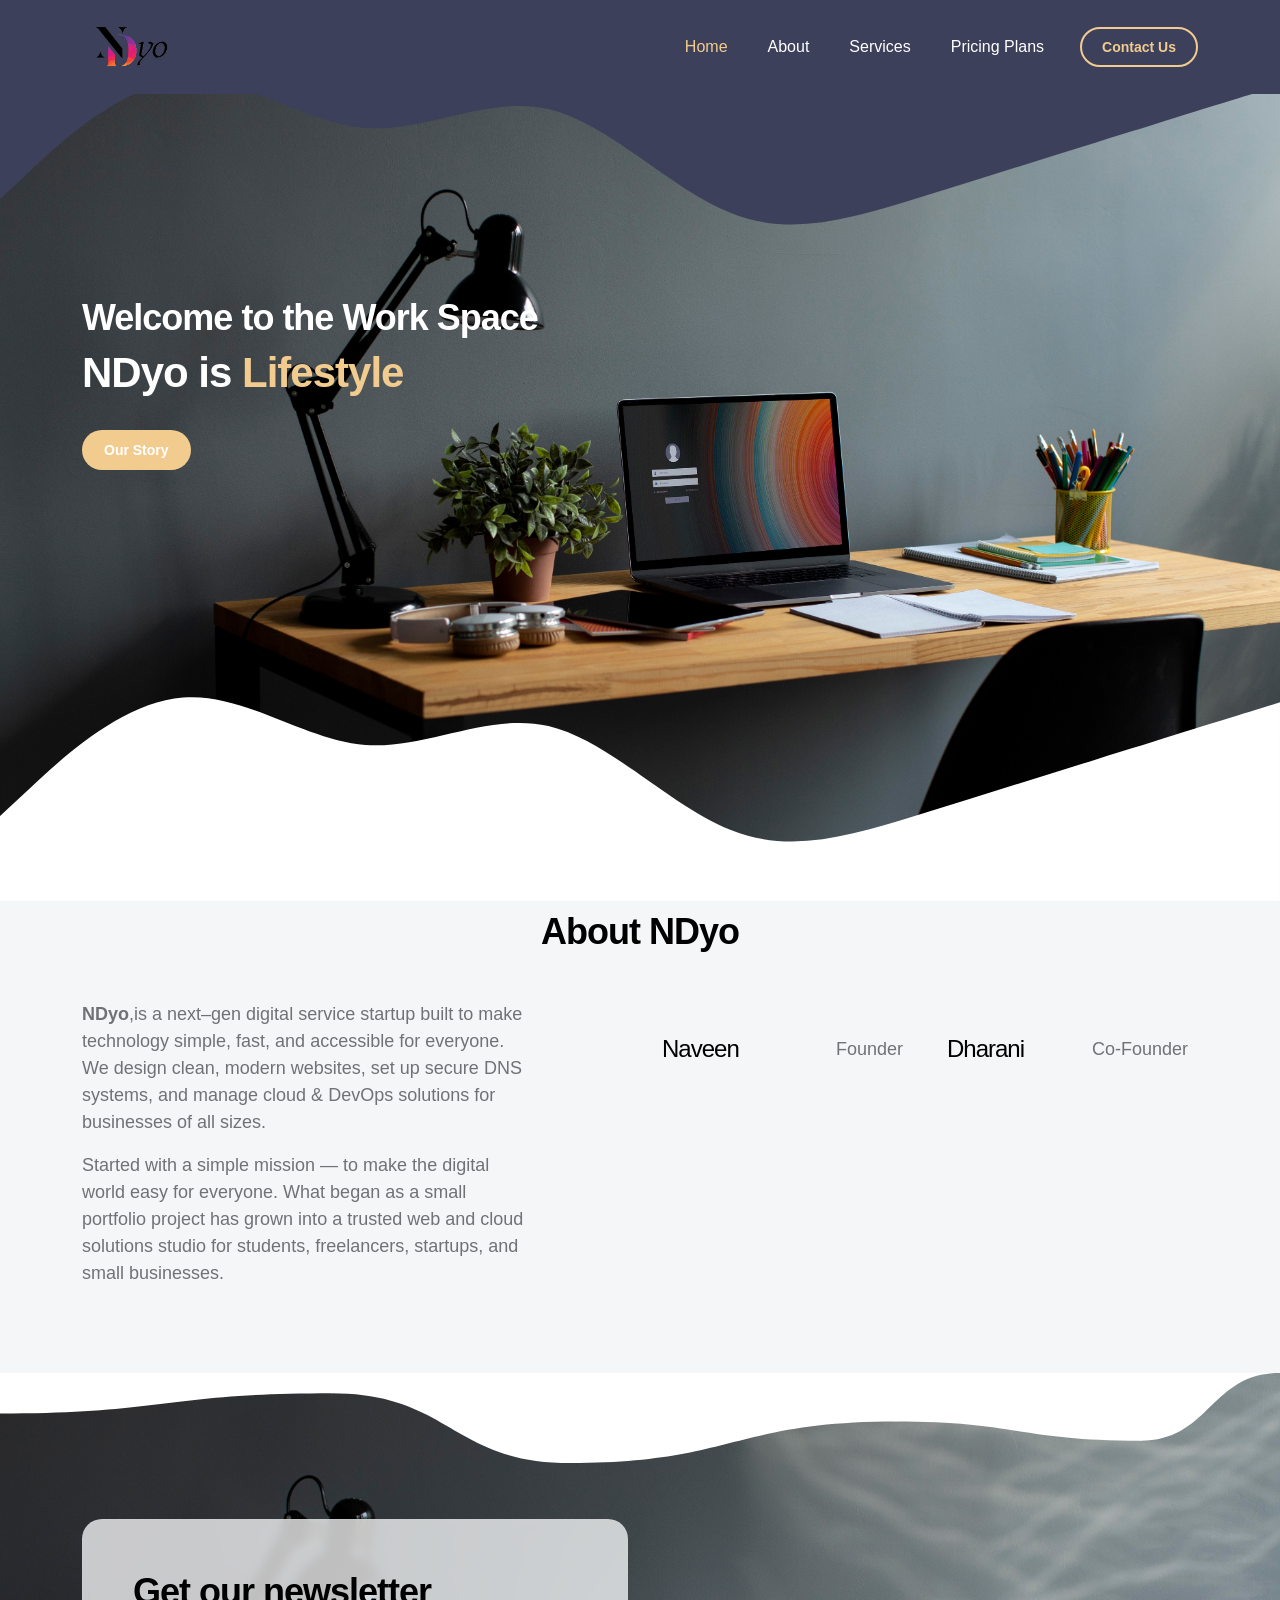
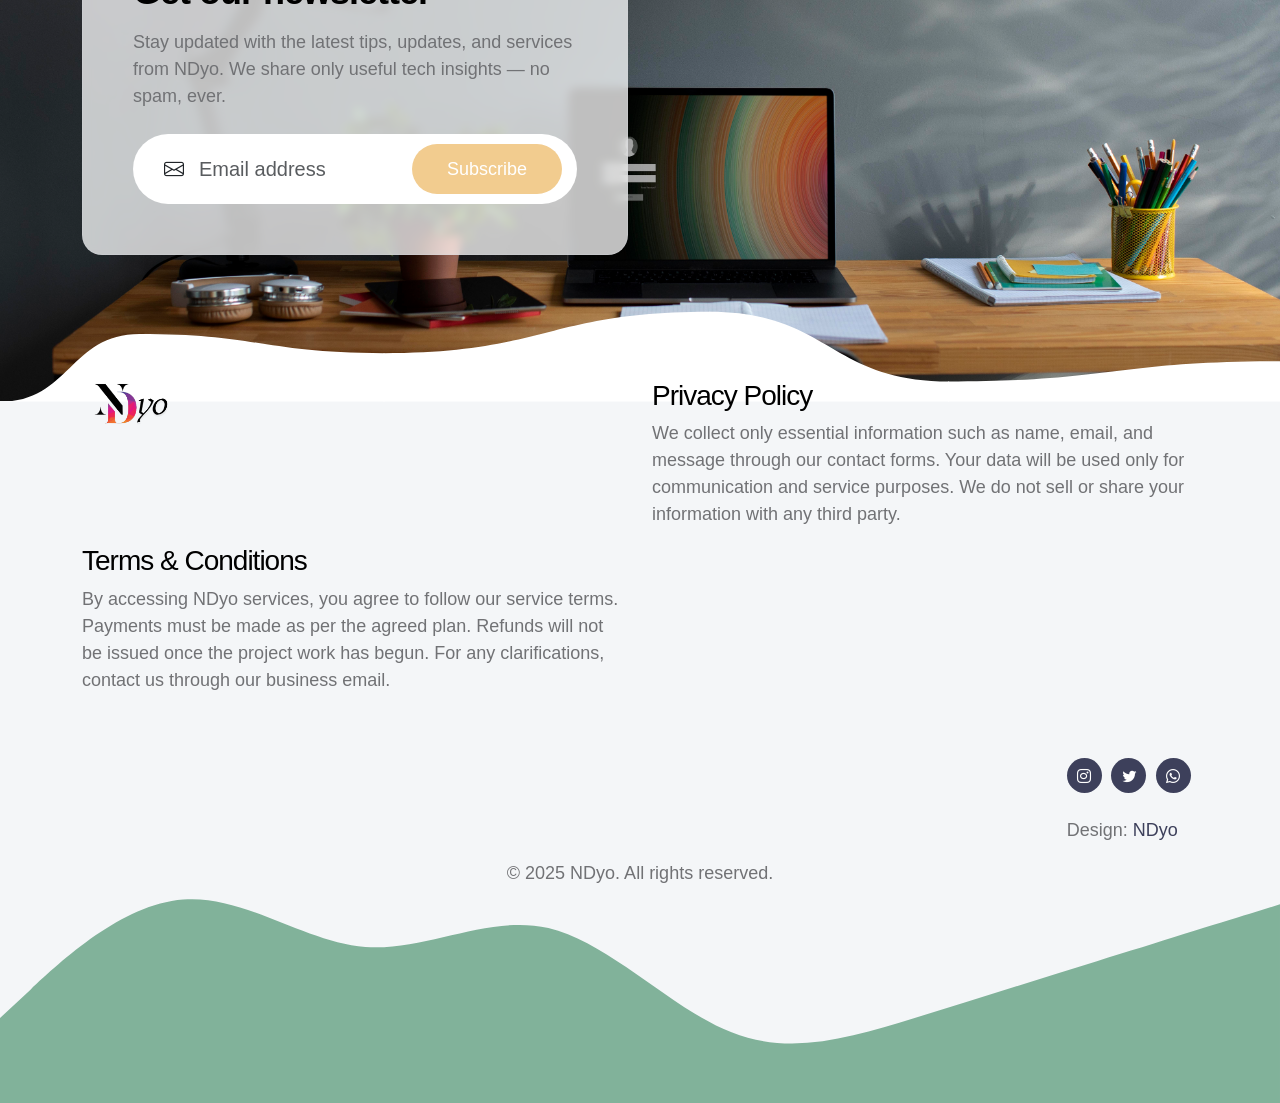
==== index.html @ ba7b4b45 "first commit" ====
<!doctype html>
<html lang="en">
    <head>
        <meta charset="utf-8">
        <meta name="viewport" content="width=device-width, initial-scale=1">

        <meta name="description" content="">
        <meta name="author" content="">

        
<link rel="icon" href="images/final.png" type="image/png" sizes="48x48">
<link rel="apple-touch-icon" href="images/final.png">


    
        <title>NDyo</title>

<script type="application/ld+json">
{
  "@context": "https://schema.org",
  "@type": "Organization",
  "name": "NDyo",
  "url": "https://ndyo.in",
  "logo": "https://ndyo.in/images/final.png",
  "sameAs": [
    "https://www.linkedin.com/company/ndyo"
  ]
}
</script>

        <!-- CSS FILES -->                
        <link rel="preconnect" href="https://fonts.googleapis.com">

        <link rel="preconnect" href="https://fonts.gstatic.com" crossorigin>

        <link href="https://fonts.googleapis.com/css2?family=DM+Sans:ital,wght@0,400;0,500;0,700;1,400&display=swap" rel="stylesheet">

        <link href="css/bootstrap.min.css" rel="stylesheet">

        <link href="css/bootstrap-icons.css" rel="stylesheet">

        <link href="css/templatemo-tiya-golf-club.css" rel="stylesheet">
        
<!--

TemplateMo 587 Tiya Golf Club

https://templatemo.com/tm-587-tiya-golf-club

-->
    </head>
    
    <body>

        <main>

            <nav class="navbar navbar-expand-lg">                
                <div class="container">
                    <a class="navbar-brand d-flex align-items-center" href="index.html">
                        <img src="images/logoo.PNG" class="navbar-brand-image img" alt="Tiya Golf Club">
                        <span class="navbar-brand-text">
                            
                            <small></small>
                        </span>
                    </a>

                    <div class="d-lg-none ms-auto me-3">
                        <a class="btn custom-btn custom-border-btn" href="NDyo-contuct.html" role="button" aria-controls="">Contact Us</a> </div>
    
                    <button class="navbar-toggler" type="button" data-bs-toggle="collapse" data-bs-target="#navbarNav" aria-controls="navbarNav" aria-expanded="false" aria-label="Toggle navigation">
                        <span class="navbar-toggler-icon"></span>
                    </button>
    
            <div class="collapse navbar-collapse" id="navbarNav">


                    <ul class="navbar-nav ms-lg-auto">
                            

                          
                            <li class="nav-item">
                                <a class="nav-link" href="index.html">Home</a>
                            </li>
    
                            <li class="nav-item">
                                <a class="nav-link" href="index.html#section_2">About</a>
                            </li>

                            <li class="nav-item">
                                <a class="nav-link" href="NDyo-Services.html">Services</a>
                            </li>

                             <li class="nav-item">
                                <a class="nav-link" href="NDyo-pricing.html">Pricing Plans</a>
                            </li>


                        
                     </ul>

                     <div class="d-none d-lg-block ms-lg-3">
                            <a class="btn custom-btn custom-border-btn" href="NDyo-contuct.html" role="button" aria-controls="">Contact Us</a>
                     </div>
                   
                       
                   
                </div>
            </nav>

            

<section class="hero-section d-flex justify-content-center align-items-center"
style="background-image: url('images/index.jpg');" id="section_1">
                <div class="section-overlay"></div>

                <svg xmlns="http://www.w3.org/2000/svg" viewBox="0 0 1440 320"><path fill="#3D405B" fill-opacity="1" d="M0,224L34.3,192C68.6,160,137,96,206,90.7C274.3,85,343,139,411,144C480,149,549,107,617,122.7C685.7,139,754,213,823,240C891.4,267,960,245,1029,224C1097.1,203,1166,181,1234,160C1302.9,139,1371,117,1406,106.7L1440,96L1440,0L1405.7,0C1371.4,0,1303,0,1234,0C1165.7,0,1097,0,1029,0C960,0,891,0,823,0C754.3,0,686,0,617,0C548.6,0,480,0,411,0C342.9,0,274,0,206,0C137.1,0,69,0,34,0L0,0Z"></path></svg>

                <div class="container">
                    <div class="row">

                        <div class="col-lg-6 col-12 mb-5 mb-lg-0">
                            <h2 class="text-white">Welcome to the Work Space</h2>

                            <h1 class="cd-headline rotate-1 text-white mb-4 pb-2">
                                <span>NDyo is</span>
                                <span class="cd-words-wrapper">
                                    <b class="is-visible">Modern</b>
                                    <b>Creative</b>
                                    <b>Lifestyle</b>
                                </span>
                            </h1>

                            <div class="custom-btn-group">
                                <a href="#section_2" class="btn custom-btn smoothscroll me-3">Our Story</a>

                            </div>
                        </div>

                        <div class="col-lg-6 col-12">
                            <div class="ratio ratio-16x9">
                                <iframe width="560" height="315" src="" title="YouTube video player" frameborder="0" allow="accelerometer; autoplay; clipboard-write; encrypted-media; gyroscope; picture-in-picture; web-share" allowfullscreen></iframe>
                            </div>
                        </div>

                    </div>
                </div>

                <svg xmlns="http://www.w3.org/2000/svg" viewBox="0 0 1440 320"><path fill="#ffffff" fill-opacity="1" d="M0,224L34.3,192C68.6,160,137,96,206,90.7C274.3,85,343,139,411,144C480,149,549,107,617,122.7C685.7,139,754,213,823,240C891.4,267,960,245,1029,224C1097.1,203,1166,181,1234,160C1302.9,139,1371,117,1406,106.7L1440,96L1440,320L1405.7,320C1371.4,320,1303,320,1234,320C1165.7,320,1097,320,1029,320C960,320,891,320,823,320C754.3,320,686,320,617,320C548.6,320,480,320,411,320C342.9,320,274,320,206,320C137.1,320,69,320,34,320L0,320Z"></path></svg>
            </section>


            <section class="about-section section-padding" id="section_2">
                <div class="container">
                    <div class="row">

                        <div class="col-lg-12 col-12 text-center">
                            <h2 class="mb-lg-5 mb-4">About NDyo</h2>
                        </div>

                        <div class="col-lg-5 col-12 me-auto mb-4 mb-lg-0">
                            

                            <p><strong>NDyo</strong>,is a next–gen digital service startup built to make technology simple, fast, and accessible for everyone. We design clean, modern websites, set up secure DNS systems, and manage cloud & DevOps solutions for businesses of all sizes.</p>

                            <p>Started with a simple mission — to make the digital world easy for everyone. What began as a small portfolio project has grown into a trusted web and cloud solutions studio for students, freelancers, startups, and small businesses.</p>
                        </div>

                        <div class="col-lg-3 col-md-6 col-12 mb-4 mb-lg-0 mb-md-0">
                            <div class="member-block">
                                <div class="member-block-image-wrap">
                                    <img src="images/members/portrait-young-handsome-businessman-wearing-suit-standing-with-crossed-arms-with-isolated-studio-white-background.jpg" class="member-block-image img-fluid" alt="">

                                    <ul class="social-icon">
                                         <li class="social-icon-item">
                                            <a href="https://www.linkedin.com/in/naveen93devops/" class="social-icon-link bi-linkedin"></a>
                                        </li>
                                    </ul>
                                </div>

                                <div class="member-block-info d-flex align-items-center">
                                    <h4>Naveen</h4>

                                    <p class="ms-auto">Founder</p>
                                </div>
                            </div>
                        </div>

                        <div class="col-lg-3 col-md-6 col-12">
                            <div class="member-block">
                                <div class="member-block-image-wrap">
                                    <img src="images/members/successful-asian-lady-boss-red-blazer-holding-clipboard-with-documens-pen-working-looking-happy-white-background.jpg" class="member-block-image img-fluid" alt="">

                                    <ul class="social-icon">
                                        <li class="social-icon-item">
                                            <a href="https://www.linkedin.com/in/dharani93cloud/" class="social-icon-link bi-linkedin"></a>
                                        </li>
                                    </ul>
                                </div>

                                <div class="member-block-info d-flex align-items-center">
                                    <h4>Dharani</h4>

                                    <p class="ms-auto">Co-Founder</p>
                                </div>
                            </div>
                        </div>

                    </div>
                </div>
            </section>



            <section class="section-bg-image">
                <svg viewBox="0 0 1265 144" xmlns="http://www.w3.org/2000/svg" xmlns:xlink="http://www.w3.org/1999/xlink"><path fill="rgba(255, 255, 255, 1)" d="M 0 40 C 164 40 164 20 328 20 L 328 20 L 328 0 L 0 0 Z" stroke-width="0"></path> <path fill="rgba(255, 255, 255, 1)" d="M 327 20 C 445.5 20 445.5 89 564 89 L 564 89 L 564 0 L 327 0 Z" stroke-width="0"></path> <path fill="rgba(255, 255, 255, 1)" d="M 563 89 C 724.5 89 724.5 48 886 48 L 886 48 L 886 0 L 563 0 Z" stroke-width="0"></path><path fill="rgba(255, 255, 255, 1)" d="M 885 48 C 1006.5 48 1006.5 67 1128 67 L 1128 67 L 1128 0 L 885 0 Z" stroke-width="0"></path><path fill="rgba(255, 255, 255, 1)" d="M 1127 67 C 1196 67 1196 0 1265 0 L 1265 0 L 1265 0 L 1127 0 Z" stroke-width="0"></path></svg>

                <div class="container">
                    <div class="row">

                        <div class="col-lg-6 col-12">
                            <div class="section-bg-image-block">
                                <h2 class="mb-lg-3">Get our newsletter</h2>

                                <p>Stay updated with the latest tips, updates, and services from NDyo. We share only useful tech insights — no spam, ever.</p>

                                <form action="#" method="get" class="custom-form mt-lg-4 mt-2" role="form">
                                    <div class="input-group input-group-lg">
                                        <span class="input-group-text bi-envelope" id="basic-addon1"></span>

                                        <input type="email" name="email" id="email" pattern="[^ @]*@[^ @]*" class="form-control" placeholder="Email address" required="">

                                        <button type="submit" class="form-control">Subscribe</button>
                                    </div>
                                </form>
                            </div>
                        </div>

                    </div>
                </div>

                <svg viewBox="0 0 1265 144" xmlns="http://www.w3.org/2000/svg" xmlns:xlink="http://www.w3.org/1999/xlink"><path fill="rgba(255, 255, 255, 1)" d="M 0 40 C 164 40 164 20 328 20 L 328 20 L 328 0 L 0 0 Z" stroke-width="0"></path> <path fill="rgba(255, 255, 255, 1)" d="M 327 20 C 445.5 20 445.5 89 564 89 L 564 89 L 564 0 L 327 0 Z" stroke-width="0"></path> <path fill="rgba(255, 255, 255, 1)" d="M 563 89 C 724.5 89 724.5 48 886 48 L 886 48 L 886 0 L 563 0 Z" stroke-width="0"></path><path fill="rgba(255, 255, 255, 1)" d="M 885 48 C 1006.5 48 1006.5 67 1128 67 L 1128 67 L 1128 0 L 885 0 Z" stroke-width="0"></path><path fill="rgba(255, 255, 255, 1)" d="M 1127 67 C 1196 67 1196 0 1265 0 L 1265 0 L 1265 0 L 1127 0 Z" stroke-width="0"></path></svg>
            </section>


        <footer class="site-footer"><br>
            <div class="container"><br>
                <div class="row"><br>



                    <div class="col-lg-6 col-12 me-auto mb-5 mb-lg-0">
                        <a class="navbar-brand d-flex align-items-center" href="index.html">
                            <img src="images/logoo.PNG" class="navbar-brand-image img" alt="">
                            <span class="navbar-brand-text">
                                
                                <small></small>
                            </span>
                        </a>
                    </div>

                       <!-- Privacy Policy -->
        <div class="col-lg-6 col-12">
            <h3>Privacy Policy</h3>
            <p>
                We collect only essential information such as name, email, and message 
                through our contact forms. Your data will be used only for communication 
                and service purposes. We do not sell or share your information with 
                any third party.
            </p>
        </div>

        <!-- Terms & Conditions -->
        <div class="col-lg-6 col-12">
            <h3>Terms & Conditions</h3>
            <p>
                By accessing NDyo services, you agree to follow our service terms. 
                Payments must be made as per the agreed plan. Refunds will not be issued 
                once the project work has begun. For any clarifications, contact us 
                through our business email.
            </p>
        </div>

    </div>
</div>
                        
                       
                    </div>

                        <div class="col-lg-2 col-12 ms-auto">
                            <ul class="social-icon mt-lg-5 mt-3 mb-4">
                                <li class="social-icon-item">
                                    <a href="#" class="social-icon-link bi-instagram"></a>
                                </li>

                                <li class="social-icon-item">
                                    <a href="#" class="social-icon-link bi-twitter"></a>
                                </li>

                                <li class="social-icon-item">
                                    <a href="#" class="social-icon-link bi-whatsapp"></a>
                                </li>
                            </ul>
                            <p class="copyright-text">Design: <a rel="nofollow" href="https://ndyo.in" target="_blank">NDyo</a></p>
                            
                        </div>

                </div>
            </div>
<p style="text-align: center;">© 2025 NDyo. All rights reserved.</p>

            <svg xmlns="http://www.w3.org/2000/svg" viewBox="0 0 1440 320"><path fill="#81B29A" fill-opacity="1" d="M0,224L34.3,192C68.6,160,137,96,206,90.7C274.3,85,343,139,411,144C480,149,549,107,617,122.7C685.7,139,754,213,823,240C891.4,267,960,245,1029,224C1097.1,203,1166,181,1234,160C1302.9,139,1371,117,1406,106.7L1440,96L1440,320L1405.7,320C1371.4,320,1303,320,1234,320C1165.7,320,1097,320,1029,320C960,320,891,320,823,320C754.3,320,686,320,617,320C548.6,320,480,320,411,320C342.9,320,274,320,206,320C137.1,320,69,320,34,320L0,320Z"></path></svg>
        </footer>


        <!-- JAVASCRIPT FILES -->
        <script src="js/jquery.min.js"></script>
        <script src="js/bootstrap.bundle.min.js"></script>
        <script src="js/jquery.sticky.js"></script>
        <script src="js/click-scroll.js"></script>
        <script src="js/animated-headline.js"></script>
        <script src="js/modernizr.js"></script>
        <script src="js/custom.js"></script>
<script>
let lastScroll = 0;
const nav = document.querySelector('.navbar');

window.addEventListener('scroll', () => {
    let currentScroll = window.pageYOffset;

    if (currentScroll > lastScroll) {
        // scrolling down → hide
        nav.classList.add('hide');
        nav.classList.remove('show');
    } else {
        // scrolling up → show
        nav.classList.add('show');
        nav.classList.remove('hide');
    }

    lastScroll = currentScroll;
});
</script>

    </body>
</html>
---- css/templatemo-tiya-golf-club.css ----
/*

TemplateMo 587 Tiya Golf Club

https://templatemo.com/tm-587-tiya-golf-club

*/


/*---------------------------------------
  CUSTOM PROPERTIES ( VARIABLES )             
-----------------------------------------*/
:root {
  --white-color:                  #ffffff;
  --primary-color:                #81B29A;
  --secondary-color:              #3D405B;
  --section-bg-color:             #F4F1DE;
  --custom-btn-bg-color:          #F2CC8F;
  --custom-btn-bg-hover-color:    #E07A5F;
  --dark-color:                   #000000;
  --p-color:                      #717275;
  --link-hover-color:             #F2CC8F;

  --body-font-family:             'DM Sans', sans-serif;

  --h1-font-size:                 42px;
  --h2-font-size:                 36px;
  --h3-font-size:                 28px;
  --h4-font-size:                 24px;
  --h5-font-size:                 22px;
  --h6-font-size:                 20px;
  --p-font-size:                  18px;
  --menu-font-size:               16px;
  --btn-font-size:                14px;

  --border-radius-large:          100px;
  --border-radius-medium:         20px;
  --border-radius-small:          10px;

  --font-weight-normal:           400;
  --font-weight-medium:           500;
  --font-weight-bold:             700;
}

body {
  background-color: var(--white-color);
  font-family: var(--body-font-family); 
}


/*---------------------------------------
  TYPOGRAPHY               
-----------------------------------------*/

h2,
h3,
h4,
h5,
h6 {
  color: var(--dark-color);
}

h1,
h2,
h3,
h4,
h5,
h6 {
  font-weight: var(--font-weight-medium);
  letter-spacing: -1px;
}

h1 {
  font-size: var(--h1-font-size);
  font-weight: var(--font-weight-bold);
}

h2 {
  font-size: var(--h2-font-size);
  font-weight: var(--font-weight-bold);
}

h3 {
  font-size: var(--h3-font-size);
}

h4 {
  font-size: var(--h4-font-size);
}

h5 {
  font-size: var(--h5-font-size);
}

h6 {
  font-size: var(--h6-font-size);
}

p {
  color: var(--p-color);
  font-size: var(--p-font-size);
  font-weight: var(--font-weight-normal);
}

ul li {
  color: var(--p-color);
  font-size: var(--p-font-size);
  font-weight: var(--font-weight-normal);
}

a, 
button {
  touch-action: manipulation;
  transition: all 0.3s;
}

a {
  display: inline-block;
  color: var(--secondary-color);
  text-decoration: none;
}

a:hover {
  color: var(--link-hover-color);
}

b,
strong {
  font-weight: var(--font-weight-bold);
}


/*---------------------------------------
  SECTION               
-----------------------------------------*/
.section-bg {
  background-color: var(--section-bg-color);
}

.section-padding {
  padding-top: 100px;
  padding-bottom: 100px;
}

.section-overlay {
  content: "";
  background: none;
  position: absolute;
  top: 0;
  right: 0;
  bottom: 0;
  left: 0;
}

::selection {
  background-color: var(--primary-color);
  color: var(--white-color);
}


/*---------------------------------------
  ANIMATED HEADLINE               
-----------------------------------------*/
.cd-words-wrapper {
  display: inline-block;
  position: relative;
  text-align: left;
}

.cd-words-wrapper b {
  color: var(--link-hover-color);
  display: inline-block;
  position: absolute;
  white-space: nowrap;
  left: 0;
  top: 0;
}

.cd-words-wrapper b.is-visible {
  position: relative;
}

.no-js .cd-words-wrapper b {
  opacity: 0;
}

.no-js .cd-words-wrapper b.is-visible {
  opacity: 1;
}

.cd-headline.rotate-1 .cd-words-wrapper {
  -webkit-perspective: 300px;
  -moz-perspective: 300px;
  perspective: 300px;
}
.cd-headline.rotate-1 b {
  opacity: 0;
  -webkit-transform-origin: 50% 100%;
  -moz-transform-origin: 50% 100%;
  -ms-transform-origin: 50% 100%;
  -o-transform-origin: 50% 100%;
  transform-origin: 50% 100%;
  -webkit-transform: rotateX(180deg);
  -moz-transform: rotateX(180deg);
  -ms-transform: rotateX(180deg);
  -o-transform: rotateX(180deg);
  transform: rotateX(180deg);
}
.cd-headline.rotate-1 b.is-visible {
  opacity: 1;
  -webkit-transform: rotateX(0deg);
  -moz-transform: rotateX(0deg);
  -ms-transform: rotateX(0deg);
  -o-transform: rotateX(0deg);
  transform: rotateX(0deg);
  -webkit-animation: cd-rotate-1-in 1.2s;
  -moz-animation: cd-rotate-1-in 1.2s;
  animation: cd-rotate-1-in 1.2s;
}
.cd-headline.rotate-1 b.is-hidden {
  -webkit-transform: rotateX(180deg);
  -moz-transform: rotateX(180deg);
  -ms-transform: rotateX(180deg);
  -o-transform: rotateX(180deg);
  transform: rotateX(180deg);
  -webkit-animation: cd-rotate-1-out 1.2s;
  -moz-animation: cd-rotate-1-out 1.2s;
  animation: cd-rotate-1-out 1.2s;
}

@-webkit-keyframes cd-rotate-1-in {
  0% {
    -webkit-transform: rotateX(180deg);
    opacity: 0;
  }
  35% {
    -webkit-transform: rotateX(120deg);
    opacity: 0;
  }
  65% {
    opacity: 0;
  }
  100% {
    -webkit-transform: rotateX(360deg);
    opacity: 1;
  }
}
@-moz-keyframes cd-rotate-1-in {
  0% {
    -moz-transform: rotateX(180deg);
    opacity: 0;
  }
  35% {
    -moz-transform: rotateX(120deg);
    opacity: 0;
  }
  65% {
    opacity: 0;
  }
  100% {
    -moz-transform: rotateX(360deg);
    opacity: 1;
  }
}
@keyframes cd-rotate-1-in {
  0% {
    -webkit-transform: rotateX(180deg);
    -moz-transform: rotateX(180deg);
    -ms-transform: rotateX(180deg);
    -o-transform: rotateX(180deg);
    transform: rotateX(180deg);
    opacity: 0;
  }
  35% {
    -webkit-transform: rotateX(120deg);
    -moz-transform: rotateX(120deg);
    -ms-transform: rotateX(120deg);
    -o-transform: rotateX(120deg);
    transform: rotateX(120deg);
    opacity: 0;
  }
  65% {
    opacity: 0;
  }
  100% {
    -webkit-transform: rotateX(360deg);
    -moz-transform: rotateX(360deg);
    -ms-transform: rotateX(360deg);
    -o-transform: rotateX(360deg);
    transform: rotateX(360deg);
    opacity: 1;
  }
}
@-webkit-keyframes cd-rotate-1-out {
  0% {
    -webkit-transform: rotateX(0deg);
    opacity: 1;
  }
  35% {
    -webkit-transform: rotateX(-40deg);
    opacity: 1;
  }
  65% {
    opacity: 0;
  }
  100% {
    -webkit-transform: rotateX(180deg);
    opacity: 0;
  }
}
@-moz-keyframes cd-rotate-1-out {
  0% {
    -moz-transform: rotateX(0deg);
    opacity: 1;
  }
  35% {
    -moz-transform: rotateX(-40deg);
    opacity: 1;
  }
  65% {
    opacity: 0;
  }
  100% {
    -moz-transform: rotateX(180deg);
    opacity: 0;
  }
}
@keyframes cd-rotate-1-out {
  0% {
    -webkit-transform: rotateX(0deg);
    -moz-transform: rotateX(0deg);
    -ms-transform: rotateX(0deg);
    -o-transform: rotateX(0deg);
    transform: rotateX(0deg);
    opacity: 1;
  }
  35% {
    -webkit-transform: rotateX(-40deg);
    -moz-transform: rotateX(-40deg);
    -ms-transform: rotateX(-40deg);
    -o-transform: rotateX(-40deg);
    transform: rotateX(-40deg);
    opacity: 1;
  }
  65% {
    opacity: 0;
  }
  100% {
    -webkit-transform: rotateX(180deg);
    -moz-transform: rotateX(180deg);
    -ms-transform: rotateX(180deg);
    -o-transform: rotateX(180deg);
    transform: rotateX(180deg);
    opacity: 0;
  }
}


/*---------------------------------------
  CUSTOM BUTTON               
-----------------------------------------*/
.custom-btn {
  background: var(--custom-btn-bg-color);
  border: 2px solid transparent;
  border-radius: var(--border-radius-large);
  color: var(--white-color);
  font-size: var(--btn-font-size);
  font-weight: var(--font-weight-bold);
  line-height: normal;
  transition: all 0.3s;
  padding: 10px 20px;
}

.custom-btn:hover {
  background: var(--custom-btn-bg-hover-color);
  color: var(--white-color);
}

.custom-border-btn {
  background: transparent;
  border: 2px solid var(--custom-btn-bg-color);
  color: var(--custom-btn-bg-color);
}

.custom-border-btn:hover {
  background: var(--custom-btn-bg-color);
  border-color: transparent;
  color: var(--white-color);
}

.custom-btn-bg-white {
  border-color: var(--white-color);
  color: var(--white-color);
}

.custom-btn-group .link {
  color: var(--white-color);
  font-weight: var(--font-weight-medium);
}

.custom-btn-group .link:hover {
  color: var(--link-hover-color);
}


/*---------------------------------------
  NAVIGATION BAR & OFFCANVAS              
-----------------------------------------*/
.offcanvas {
  background-color: var(--primary-color);
  padding: 30px;
}

.offcanvas.offcanvas-end {
  border-left: 0;
}

.offcanvas-header .btn-close {
  transition: all 0.3s;
}

.offcanvas-header .btn-close:hover {
  transform: rotate(180deg);
}

.offcanvas svg {
  position: absolute;
  bottom: 0;
  right: 0;
  left: 0;
}

.sticky-wrapper {
  position: absolute;
  top: 0;
  right: 0;
  left: 0;
}

.sticky-wrapper.is-sticky .navbar {
  background-color: rgb(61 64 91);
}

.navbar {
  background: transparent;
  z-index: 99;
  padding-top: 15px;
  padding-bottom: 15px;
}

.navbar-brand,
.navbar-brand:hover {
  font-size: var(--h4-font-size);
  font-weight: var(--font-weight-bold);
  display: block;
  color: var(--dark-color);
  max-width: 48px;
}

.navbar .navbar-brand,
.navbar .navbar-brand:hover {
  color: var(--white-color);
}

.navbar .navbar-brand-image {
   filter: none;
}

.navbar-brand-image {
  width: 90px;
  height: auto;
  object-fit: contain;
}
.navbar-brand-text {
  line-height: normal;
  margin-left: 10px;
  position: relative;
  bottom: 5px;
}

.navbar-brand-text small {
  display: block;
  font-size: 10px;
  line-height: 1;
  text-transform: uppercase;
}

.navbar-expand-lg .navbar-nav .nav-link {
  border-radius: var(--border-radius-large);
  margin: 10px;
  padding: 10px;
}

.navbar-nav .nav-link {
  display: inline-block;
  color: var(--white-color);
  font-size: var(--menu-font-size);
  font-weight: var(--font-weight-medium);
  padding-top: 15px;
  padding-bottom: 15px;
}

.navbar-nav .nav-link.active, 
.navbar-nav .nav-link:hover {
  color: var(--link-hover-color);
}

.navbar .dropdown-menu {
  background: var(--white-color);
  box-shadow: 0 1rem 3rem rgba(0,0,0,.175);
  border: 0;
  display: inherit;
  opacity: 0;
  min-width: 9rem;
  margin-top: 20px;
  padding: 13px 0 10px 0;
  transition: all 0.3s;
  pointer-events: none;
}

.navbar .dropdown-menu::before {
  content: "";
  width: 0;
  height: 0;
  border-left: 20px solid transparent;
  border-right: 20px solid transparent;
  border-bottom: 15px solid var(--white-color);
  position: absolute;
  top: -10px;
  left: 10px;
}

.navbar .dropdown-item {
  display: inline-block;
  color: var(--p-color);
  font-size: var(--menu-font-size);
  font-weight: var(--font-weight-medium);
  position: relative;
}

.navbar .dropdown-item.active, 
.navbar .dropdown-item:active,
.navbar .dropdown-item:focus, 
.navbar .dropdown-item:hover {
  background: transparent;
  color: var(--link-hover-color);
}

.navbar .dropdown-toggle::after {
  content: "\f282";
  display: inline-block;
  font-family: bootstrap-icons !important;
  font-size: var(--copyright-font-size);
  font-style: normal;
  font-weight: normal !important;
  font-variant: normal;
  text-transform: none;
  line-height: 1;
  vertical-align: -.125em;
  -webkit-font-smoothing: antialiased;
  -moz-osx-font-smoothing: grayscale;
  position: relative;
  left: 2px;
  border: 0;
}

@media screen and (min-width: 992px) {
  .navbar .dropdown:hover .dropdown-menu {
    opacity: 1;
    margin-top: 0;
    pointer-events: auto;
  }
}

.navbar-toggler {
  border: 0;
  padding: 0;
  cursor: pointer;
  margin: 0;
  width: 30px;
  height: 35px;
  outline: none;
}

.navbar-toggler:focus {
  outline: none;
  box-shadow: none;
}

.navbar-toggler[aria-expanded="true"] .navbar-toggler-icon {
  background: transparent;
}

.navbar-toggler[aria-expanded="true"] .navbar-toggler-icon:before,
.navbar-toggler[aria-expanded="true"] .navbar-toggler-icon:after {
  transition: top 300ms 50ms ease, -webkit-transform 300ms 350ms ease;
  transition: top 300ms 50ms ease, transform 300ms 350ms ease;
  transition: top 300ms 50ms ease, transform 300ms 350ms ease, -webkit-transform 300ms 350ms ease;
  top: 0;
}

.navbar-toggler[aria-expanded="true"] .navbar-toggler-icon:before {
  transform: rotate(45deg);
}

.navbar-toggler[aria-expanded="true"] .navbar-toggler-icon:after {
  transform: rotate(-45deg);
}

.navbar-toggler .navbar-toggler-icon {
  background: var(--white-color);
  transition: background 10ms 300ms ease;
  display: block;
  width: 30px;
  height: 2px;
  position: relative;
}

.navbar-toggler .navbar-toggler-icon:before,
.navbar-toggler .navbar-toggler-icon:after {
  transition: top 300ms 350ms ease, -webkit-transform 300ms 50ms ease;
  transition: top 300ms 350ms ease, transform 300ms 50ms ease;
  transition: top 300ms 350ms ease, transform 300ms 50ms ease, -webkit-transform 300ms 50ms ease;
  position: absolute;
  right: 0;
  left: 0;
  background: var(--white-color);
  width: 30px;
  height: 2px;
  content: '';
}

.navbar-toggler .navbar-toggler-icon::before {
  top: -8px;
}

.navbar-toggler .navbar-toggler-icon::after {
  top: 8px;
}
.navbar {
  position: fixed;     /* make nav slide up/down */
  top: 0;
  left: 0;
  right: 0;
  z-index: 999;
}

.show-nav {
  transform: translateY(0);          /* visible */
  transition: transform 0.25s ease-out;
  background-color: rgb(61, 64, 91) !important;
}

.hide-nav {
  transform: translateY(-100%);      /* fully move OUT */
  transition: transform 0.25s ease-in;
}




/*---------------------------------------
  HERO        
-----------------------------------------*/

.hero-section {
  
  background-repeat: no-repeat;
  background-size: cover;
  background-position: center;
  position: relative;
  padding-top: 100px;
  padding-bottom: 100px;
  height: 100vh;
  min-height: 670px;
  margin-bottom: -90px;
}

.hero-50 {
  height: auto;
  min-height: 540px;
  margin-bottom: -100px;
}

.hero-50 .container + svg {
  transform: rotate(180deg);
}

.hero-section .ratio {
  border-radius: var(--border-radius-medium);
  overflow: hidden;
}

.hero-section svg {
  position: absolute;
  right: 0;
  left: 0;
}

.hero-section > svg {
  top: 0;
}

.hero-section .container + svg {
  top: auto;
  bottom: -1px;
}

.hero-section .row {
  position: relative;
  z-index: 22;
}


/*---------------------------------------
  BACKGROUND IMAGE SECTION        
-----------------------------------------*/
.section-bg-image {
  background-image: url('../images/online-school-equipment-home.jpg');
  background-repeat: no-repeat;
  background-size: cover;
  background-position: center;
  position: relative;
  margin-bottom: -70px;
}

.section-bg-image .container + svg {
  transform: rotate(180deg);
  position: relative;
  bottom: -1px;
}

.section-bg-image-block {
  backdrop-filter: blur(5px) saturate(180%);
  -webkit-backdrop-filter: blur(5px) saturate(180%);
  background-color: rgba(255, 255, 255, 0.75);
  border-radius: var(--border-radius-medium);
  border: 1px solid rgba(209, 213, 219, 0.3);
  border-radius: var(--border-radius-medium);
  padding: 50px;
}

.section-bg-image-block .input-group {
  background-color: var(--white-color);
  border-radius: var(--border-radius-large);
  padding: 10px 15px;
}

.section-bg-image-block .input-group-text {
  background-color: transparent;
  border: 0;
}

.section-bg-image-block input[type="email"] {
  border: 0;
  box-shadow: none;
  margin-bottom: 0;
  padding-left: 0;
}

.section-bg-image-block button[type="submit"] {
  background-color: var(--primary-color);
  border: 0;
  border-radius: var(--border-radius-large) !important;
  color: var(--white-color);
  max-width: 150px;
}


/*---------------------------------------
  ABOUT SECTOIN              
-----------------------------------------*/
.about-section {
  padding-bottom: 70px;
}

.member-block-image-wrap {
  border-radius: var(--border-radius-medium);
  position: relative;
  overflow: hidden;
}

.member-block-image-wrap:hover .member-block-image {
  transform: scale(1.2);
}

.member-block-image-wrap:hover .social-icon {
  opacity: 1;
}

.member-block-image-wrap .social-icon {
  background-color: var(--white-color);
  border-radius: var(--border-radius-large);
  position: absolute;
  top: 50%;
  left: 50%;
  transform: translate(-50%, -50%);
  opacity: 0;
  transition: all 0.5s;
  padding: 15px 20px;
  width: auto;
}

.member-block-image {
  transition: all 0.3s;
}

.member-block-info {
  padding: 10px;
}

.member-block-info h4,
.member-block-info p {
  margin-bottom: 0;
}


/*---------------------------------------
  CUSTOM BLOCK              
-----------------------------------------*/
.custom-block {
  border-radius: var(--border-radius-medium);
  position: relative;
  overflow: hidden;
  padding: 30px 20px;
}

.custom-block-bg {
  background: var(--white-color);
}

.custom-block-date-wrap {
  background-color: var(--primary-color);
  border-radius: var(--border-radius-medium);
  text-align: center;
  padding: 20px 30px;
}

.custom-block-date {
  font-size: var(--h1-font-size);
}

.custom-block-image-wrap {
  border-radius: var(--border-radius-medium);
  position: relative;
  overflow: hidden;
}

.custom-block-image-wrap:hover .custom-block-image {
  transform: scale(1.2);
}

.custom-block-image-wrap:hover .custom-block-icon {
  opacity: 1;
}

.custom-block-image {
  transition: all 0.3s;
}

.custom-block-image-wrap .custom-block-date-wrap,
.custom-block-image-wrap .custom-btn-wrap {
  position: absolute;
  bottom: 0;
}

.custom-block-image-wrap .custom-block-date-wrap {
  border-radius: 0;
  left: 0;
  width: 50%;
  padding: 12.30px 20px;
}

.custom-block-image-wrap .custom-btn-wrap {
  right: 0;
  width: 50%;
}

.custom-block-image-wrap .custom-btn  {
  border-radius: 0;
  display: block;
  padding: 15px 20px;
}

.custom-block-info {
  padding-top: 10px;
}

.custom-block-image-wrap + .custom-block-info {
  padding-top: 20px;
}

.custom-block-span {
  color: var(--secondary-color);
  font-weight: var(--font-weight-bold);
  min-width: 110px;
  margin-right: 10px;
}

.custom-block-icon {
  background: var(--custom-btn-bg-color);
  border-radius: var(--border-radius-large);
  color: var(--white-color);
  width: 60px;
  height: 60px;
  line-height: 60px;
  text-align: center;
  font-size: var(--h3-font-size);
  position: absolute;
  top: 50%;
  left: 50%;
  transform: translate(-50%, -50%);
  opacity: 0;
  transition: all 0.5s;
}

.custom-block-icon:hover {
  background: var(--custom-btn-bg-hover-color);
  color: var(--white-color);
}


/*---------------------------------------
  EVENTS SECTION            
-----------------------------------------*/
.events-section.section-bg .container > .row {
  margin-right: 5px;
  margin-left: 5px;
}

.events-section.section-bg .container > .row .row {
  margin: auto;
}

.events-listing-section {
  margin-bottom: 100px;
}

.events-detail-section .custom-block-info {
  padding: 40px 60px;
}

.events-detail-info {
  background-color: var(--section-bg-color);
  border-radius: var(--border-radius-medium);
  padding: 50px 25px;
}

.events-title {
  font-size: var(--h3-font-size);
  font-weight: var(--font-weight-medium);
}


/*---------------------------------------
  MEMBERSHIP SECTION            
-----------------------------------------*/
.membership-section .container {
  position: relative;
  z-index: 2;
}

.table-responsive {
  border-radius: var(--border-radius-medium);
}

.table-responsive tbody, 
.table-responsive td, 
.table-responsive tfoot, 
.table-responsive th, 
.table-responsive thead, 
.table-responsive tr {
  border: 0;
}

.table-responsive thead tr {
  background-color: var(--secondary-color);
  color: var(--white-color);
}

.table-responsive thead th {
  padding: 22px 16px !important;
}

.table-responsive tbody tr:nth-child(even) {
  background-color: var(--section-bg-color);
}

.table>:not(caption)>*>* {
  padding: 18px 16px;
}

.table-responsive .bi-check-circle-fill {
  color: var(--primary-color);
}

.table-responsive .bi-x-circle-fill {
  color: var(--custom-btn-bg-hover-color);
}

.membership-form {
  background-color: var(--secondary-color);
  border-radius: var(--border-radius-medium);
  padding: 35px;
}

.membership-form .form-floating>textarea {
  border-radius: var(--border-radius-medium);
  height: 100px;
}


/*---------------------------------------
  CONTACT               
-----------------------------------------*/
.contact-form .form-floating>textarea {
  border-radius: var(--border-radius-medium);
  height: 120px;
}

.contact-info {
  position: relative;
}

.contact-info-item {
  background: var(--secondary-color);
  border-radius: var(--border-radius-medium);
  position: absolute;
  overflow: hidden;
  top: 50%;
  left: 50%;
  transform: translate(-50%, -50%);
  text-align: center;
}

.contact-info-body {
  padding: 20px 30px;
}

.contact-info-body strong,
.contact-info-item a {
  color: var(--white-color);
}

.contact-info-footer {
  background-color: var(--custom-btn-bg-hover-color);
  padding: 10px 20px;
  transition: all 0.3s;
}

.contact-info-footer:hover {
  background-color: var(--custom-btn-bg-color);
}

.contact-info-footer a {
  display: block;
  font-weight: var(--font-weight-bold);
}


/*---------------------------------------
  SITE FOOTER            
-----------------------------------------*/
.site-footer {
  position: relative;
  padding-bottom: 200px;
}

.site-footer .container {
  position: relative;
  z-index: 2;
}

.site-footer svg {
  position: absolute;
  bottom: 0;
  right: 0;
  left: 0;
  pointer-events: none;
}

.site-footer-title {
  color: var(--secondary-color);
}

.site-footer p span {
  font-weight: var(--font-weight-medium);
  margin-right: auto;
}


/*---------------------------------------
  CUSTOM FORM               
-----------------------------------------*/
.custom-form .form-control {
  border-radius: var(--border-radius-large);
  border-width: 2px;
  box-shadow: none;
  color: var(--p-color);
  margin-bottom: 20px;
  padding: 10px;
  padding-left: 20px;
  outline: none;
}

.custom-form .form-control:focus,
.custom-form .form-control:hover {
  border-color: var(--dark-color);
}

.form-floating>label {
  padding-left: 20px;
}

.custom-form button[type="submit"] {
  background: var(--custom-btn-bg-color);
  border: none;
  border-radius: var(--border-radius-large);
  color: var(--white-color);
  font-size: var(--p-font-size);
  font-weight: var(--font-weight-medium);
  transition: all 0.3s;
  margin-bottom: 0;
  padding-left: 10px;
}

.custom-form button[type="submit"]:hover,
.custom-form button[type="submit"]:focus {
  background: var(--custom-btn-bg-hover-color);
  border-color: transparent;
}

.header-form {
  position: relative;
}

.header-form .form-control {
  padding-left: 42px;
}

.header-form-icon {
  width: 24px;
  position: absolute;
  top: 0;
  margin: 12px;
  margin-left: 15px;
}


/*---------------------------------------
  SOCIAL ICON               
-----------------------------------------*/
.social-icon {
  margin: 0;
  padding: 0;
}

.social-icon-item {
  list-style: none;
  display: inline-block;
  vertical-align: top;
}

.social-icon-link {
  background: var(--secondary-color);
  border-radius: var(--border-radius-large);
  color: var(--white-color);
  font-size: var(--btn-font-size);
  display: block;
  margin-right: 5px;
  text-align: center;
  width: 35px;
  height: 35px;
  line-height: 36px;
  transition: background 0.2s, color 0.2s;
}

.social-icon-link:hover {
  background: var(--primary-color);
  color: var(--white-color);
}


/*---------------------------------------
  RESPONSIVE STYLES               
-----------------------------------------*/
@media screen and (max-width: 991px) {
  h1 {
    font-size: 36px;
  }

  h2 {
    font-size: 28px;
  }

  h3 {
    font-size: 22px;
  }

  h4 {
    font-size: 20px;
  }

  h5 {
    font-size: 18px;
  }

  h6 {
    font-size: 16px;
  }

  .section-padding {
    padding-top: 50px;
    padding-bottom: 50px;
  }
  
  .navbar {
    background-color: var(--secondary-color);
  }

  .navbar-nav .dropdown-menu {
    position: relative;
    left: 10px;
    opacity: 1;
    pointer-events: auto;
    max-width: 155px;
    margin-top: 15px;
    margin-bottom: 15px;
  }

  .navbar-expand-lg .navbar-nav {
    padding-top: 15px;
    padding-bottom: 10px;
  }

  .navbar-expand-lg .navbar-nav .nav-link {
    margin: 5px;
    padding: 0;
  }

  .hero-section {
    position: relative;
    top: 82px;
    margin-bottom: 82px;
  }

  .events-listing-section {
    margin-bottom: 50px;
  }

  .events-detail-section .custom-block-info {
    padding: 40px;
  }

  .events-detail-info {
    padding: 35px 25px;
  }

  .contact-info-item {
    width: 60%;
  }

  .events-detail-section .contact-info-item {
    width: 70%;
  }

  .section-bg-image {
    margin-bottom: 0;
  }

  .section-bg-image-block {
    padding: 30px;
  }

  .site-footer {
    padding-top: 20px;
    padding-bottom: 100px;
  }
}

@media screen and (max-width: 480px) {
  .navbar-brand {
    font-size: var(--p-font-size);
  }

  .navbar-brand-icon {
    width: 30px;
    height: 30px;
  }

  .navbar-brand-icon::after {
    top: 5px;
  }

  .section-bg-image-block {
    padding: 30px;
  }

  .contact-info-item {
    width: 72%;
  }
}

@media screen and (max-width: 360px) {
  .custom-btn {
    font-size: 12px;
    padding: 4px 12px;
  }
}
.work-flex-box {
    display: flex;
    justify-content: space-between;
    align-items: center;
    background: rgba(255, 255, 255, 0.08);
    padding: 20px 25px;
    border-radius: 12px;
    gap: 20px;
    min-height: 120px;
}

.work-left {
    width: 70%;
}

.work-left p {
    color: #ffffff;
    font-size: 16px;
    margin: 0;
}

.work-right {
    width: 30%;
    display: flex;
    justify-content: flex-end;
}

.work-img {
    width: 85px;
    height: 85px;
    object-fit: cover;
    border-radius: 8px;
}
.work-text-box {
    margin: 0;
    line-height: 1.6;
    font-size: 18px;
    color: #444;
}

.work-flex-box {
    display: flex;
    justify-content: space-between;
    align-items: center;
    background: rgba(255, 255, 255, 0.08);
    padding: 20px 25px;
    border-radius: 12px;
    gap: 20px;
    min-height: 120px;
}

.work-left {
    width: 70%;
}

.work-left p {
    color: #ffffff;
    font-size: 16px;
    margin: 0;
}

.work-right {
    width: 30%;
    display: flex;
    justify-content: flex-end;
}
.work-wrapper {
    display: flex;
    gap: 20px;
}

.work-process-img {
  width: 120px;          
  height: 120px;         
  object-fit: cover;     
  border-radius: 10px;   
}

.process-text {
    font-size: 18px;
    line-height: 1.8;
    max-width: 480px;
}
.events-detail-info {
    display: flex !important;
    justify-content: flex-start !important;
    text-align: left !important;
}

.events-detail-info > div {
    margin-left: 0 !important;
}



/* -------------------- */

.room__grid {
  margin-top: 2rem;
  display: grid;
  gap: 1.5rem;
  grid-template-columns: repeat(auto-fit, minmax(300px, 1fr));
}

.room__card {
  background: #fff;
  box-shadow: 0 2px 15px #0002;
}

.room__card__details {
  padding: 1.5rem;
  display: flex;
  justify-content: space-between;
}

.room__card__details h3 span {
  font-size: 0.8rem;
  color: #777;
}

/* Force same-size images inside .room__card */
.room__card img {
  width: 100%;
  height: 220px;         /* You can change size if needed */
  object-fit: cover;     /* Crops image to fit same size */
  display: block;
  border-radius: 5px 5px 0 0;
}
 /* slide */
/* Same Layout like NEWS */
#gallery .amenity__grid {
  display: grid;
  grid-template-columns: repeat(4, 1fr);
  gap: 20px;
}

#gallery .amenity-card {
  background: #ffffff;
  padding: 15px;
  border-radius: 5px;
  text-align: center;
  border: 1px solid #ccc;
  overflow: hidden;
}

#gallery .amenity-card img {
  width: 100%;
  height: 200px; /* uniform height */
  object-fit: cover; /* auto adjust image */
  transition: transform 0.3s ease-in-out;
}

#gallery .amenity-card img:hover {
  transform: scale(1.1); /* zoom effect */
}

#gallery .amenity-card p {
  margin-top: 10px;
  color: #000;
  font-size: 16px;
}

/* Mobile responsive */
@media (max-width: 768px) {
  #gallery .amenity__grid {
    grid-template-columns: 1fr 1fr; /* 2 per row in mobile */
  }

  #gallery .amenity-card img {
    height: 150px;
  }
}


/* ------------------------------------- */


/* General Styles */
* {
  box-sizing: border-box;
}

body {
  font-family: Arial, sans-serif;
  margin: 0;
  padding: 0;
}

.section__container {
  padding: 20px;
}

.room__grid {
  display: grid;
  grid-template-columns: repeat(3, 1fr);
  gap: 20px;
}

.room__card {
  background-color: #fff;
  border-radius: 8px;
  overflow: hidden;
  box-shadow: 0 4px 8px rgba(0, 0, 0, 0.1);
}

.room__card__image {
  width: 100%;
  height: 250px;
  position: relative;
}

.room__card__image img {
  width: 100%;
  height: 100%;
  object-fit: cover;
  border-radius: 8px;
}

.room__card__details {
  padding: 15px;
  text-align: center;
}

.room__card__details h4 {
  font-size: 1.2rem;
  margin: 10px 0;
}

.room__card__details h5 {
  font-size: 1.1rem;
  font-weight: bold;
}

.room__card__details span {
  color: #f5bf2c;
}

.room__card__icons {
  position: absolute;
  top: 10px;
  right: 10px;
}

/* Mobile Styles */
@media (max-width: 768px) {
  .room__grid {
    grid-template-columns: 1fr;
  }

  .room__card__image {
    height: 250px;
  }

  .room__card__details h4 {
    font-size: 1rem;
  }

  .room__card__details h5 {
    font-size: 1rem;
  }
}


/* ===============================
   NDYO PRICING – THEME MATCH
================================ */
/* ================= PRICING SECTION ================= */

.pricing-section {
  max-width: 1200px;
  margin: auto;
  padding: 80px 20px;
  display: flex;
  flex-direction: column;
  gap: 40px;
}

.package-card {
  display: flex;
  flex-wrap: wrap;
  background: #ffffff;
  border-radius: 18px;
  box-shadow: 0 15px 40px rgba(0,0,0,0.08);
  overflow: hidden;
  transition: transform 0.3s ease, box-shadow 0.3s ease;
}

.package-card:hover {
  transform: translateY(-6px);
  box-shadow: 0 25px 60px rgba(0,0,0,0.12);
}

/* LEFT SIDE */
.package-left {
  flex: 1;
  padding: 35px;
  background: linear-gradient(135deg, #f8f9ff, #ffffff);
}

.package-left h3 {
  font-size: 26px;
  font-weight: 700;
  margin-bottom: 6px;
}

.package-left .target {
  font-size: 14px;
  color: #777;
  margin-bottom: 12px;
}

.package-left .price {
  font-size: 32px;
  font-weight: 800;
  color: #2a7fff;
  margin-bottom: 16px;
}

.package-left .pages {
  font-size: 15px;
  margin-bottom: 16px;
  color: #444;
}

.package-left .features {
  padding-left: 0;
  list-style: none;
}

.package-left .features li {
  font-size: 15px;
  padding: 6px 0;
  color: #333;
}

/* RIGHT SIDE */
.package-right {
  width: 350px;
  padding: 35px;
  background: #f5f7fa;
  border-left: 1px solid #e5e7eb;
}

.package-right h4 {
  font-size: 18px;
  margin-bottom: 18px;
  font-weight: 700;
}

/* ADDONS */
.addon-item {
  display: flex;
  justify-content: space-between;
  align-items: center;
  background: #fff;
  padding: 10px 12px;
  border-radius: 10px;
  margin-bottom: 10px;
  font-size: 14px;
  cursor: pointer;
  border: 1px solid #e5e7eb;
  transition: 0.2s;
}

.addon-item:hover {
  background: #eef4ff;
  border-color: #2a7fff;
}

.addon-item input {
  margin-right: 8px;
}

.addon-item span {
  color: #2a7fff;
  font-weight: 600;
}

/* TOTAL */
.total {
  font-size: 20px;
  font-weight: 700;
  margin: 20px 0;
  text-align: center;
}

/* BUY BUTTON */
.buy-btn {
  width: 100%;
  padding: 14px;
  border-radius: 12px;
  border: none;
  font-size: 16px;
  font-weight: 700;
  color: #fff;
  background: linear-gradient(135deg, #2a7fff, #0057ff);
  cursor: pointer;
  transition: transform 0.2s ease, box-shadow 0.2s ease;
}

.buy-btn:hover {
  transform: translateY(-2px);
  box-shadow: 0 10px 25px rgba(42,127,255,0.4);
}

/* ================= MOBILE ================= */

@media (max-width: 900px) {
  .package-card {
    flex-direction: column;
  }

  .package-right {
    width: 100%;
    border-left: none;
    border-top: 1px solid #e5e7eb;
  }
}

/* RESET */
* {
  box-sizing: border-box;
  font-family: "Inter", Arial, sans-serif;
}

body {
  margin: 0;
  background: #f4f6f8;
  color: #111827;
}

/* ================= PRICING SECTION ================= */

.pricing-wrapper {
  max-width: 1120px;
  margin: 70px auto;
  background: #ffffff;
  border-radius: 18px;
  display: flex;
  overflow: hidden;
  box-shadow: 0 12px 35px rgba(0,0,0,0.12);
}

/* ================= LEFT SIDE ================= */

.package-left {
  flex: 1.3;
  padding: 38px 30px 38px 34px; /* 👈 left adjusted */
}

.package-left h2 {
  font-size: 28px;
  margin-bottom: 8px;
}

.package-left p {
  color: #6b7280;
  margin-bottom: 22px;
}

/* ================= ADDON SECTION ================= */

.addon-box {
  margin-top: 22px;
}

.addon-box h4 {
  margin-bottom: 14px;
  font-size: 18px;
}

/* ================= ADDON ITEM ================= */

.addon-item {
  display: flex;
  align-items: center;
  justify-content: flex-start; /* 👈 LEFT SHIFT */
  gap: 10px;
  background: #ffffff;
  padding: 14px 14px;
  border-radius: 12px;
  margin-bottom: 14px;
  border: 1px solid #e5e7eb;
  cursor: pointer;
  transition: 0.2s ease;

  /* 🔒 SINGLE LINE FIX */
  white-space: nowrap;
  overflow: hidden;
}

.addon-item:hover {
  background: #f0fdf4;
  border-color: #22c55e;
}

/* CHECKBOX + TEXT */
.addon-item label {
  display: flex;
  align-items: center;
  gap: 8px;
  flex: 1;
  min-width: 0;
  font-size: 15px;
}

/* TEXT CUT (NO 2 LINE) */
.addon-item label span {
  overflow: hidden;
  text-overflow: ellipsis;
  white-space: nowrap;
}

/* PRICE – INSIDE BOX */
.addon-item > span {
  margin-left: auto;
  font-weight: 600;
  color: #16a34a;
  padding-left: 8px;
  flex-shrink: 0;
}

/* ================= RIGHT SIDE ================= */

.package-right {
  width: 360px;
  background: #f8fafc;
  padding: 38px 34px;
  border-left: 1px solid #e5e7eb;
}

/* SUMMARY */
.summary-box h3 {
  margin-bottom: 18px;
  font-size: 22px;
}

.summary-row {
  display: flex;
  justify-content: space-between;
  margin-bottom: 12px;
  font-size: 15px;
}

.summary-row.total {
  font-size: 22px;
  font-weight: 700;
  margin-top: 20px;
  color: #16a34a;
}

/* PAY BUTTON */
.pay-btn {
  margin-top: 25px;
  width: 100%;
  padding: 14px;
  font-size: 18px;
  background: #22c55e;
  border: none;
  border-radius: 12px;
  color: #fff;
  cursor: pointer;
  transition: 0.2s;
}

.pay-btn:hover {
  background: #16a34a;
}

/* ================= MOBILE ================= */

@media (max-width: 900px) {
  .pricing-wrapper {
    flex-direction: column;
  }

  .package-right {
    width: 100%;
    border-left: none;
    border-top: 1px solid #e5e7eb;
  }
}




/* ================= PRICING SECTION ================= */

.pricing-section {
  max-width: 1200px;
  margin: auto;
  padding: 80px 20px;
}

/* CARD */
.package-card {
  display: flex;
  background: #ffffff;
  border-radius: 18px;
  box-shadow: 0 15px 40px rgba(0,0,0,0.08);
  overflow: hidden;
}

/* ================= LEFT SIDE ================= */

.package-left {
  flex: 1;
  padding: 35px;
  background: linear-gradient(135deg, #f8f9ff, #ffffff);
}

.package-left h3 {
  font-size: 26px;
  font-weight: 700;
  margin-bottom: 6px;
}

.package-left .price {
  font-size: 32px;
  font-weight: 800;
  color: #2a7fff;
  margin-bottom: 16px;
}

/* ================= RIGHT SIDE ================= */

.package-right {
  width: 350px;
  padding: 32px 8px 32px 8px; /* 🔥 STRONG LEFT MOVE */
  background: #f5f7fa;
  border-left: 1px solid #e5e7eb;
}


.package-right h4 {
  font-size: 18px;
  margin-bottom: 18px;
  font-weight: 700;
}

/* ================= ADDONS ================= */

.addon-item {
  display: flex;
  align-items: center;
  gap: 8px;
  background: #ffffff;
  padding: 12px 12px;
  border-radius: 10px;
  margin-bottom: 10px;
  font-size: 14px;
  border: 1px solid #e5e7eb;
  cursor: pointer;

  /* 🔒 SINGLE LINE */
  white-space: nowrap;
  overflow: hidden;
}

.addon-item:hover {
  background: #eef4ff;
  border-color: #2a7fff;
}

/* checkbox + text */
.addon-item label {
  display: flex;
  align-items: center;
  gap: 8px;
  flex: 1;
  min-width: 0;
}

/* text cut */
.addon-item label span {
  overflow: hidden;
  text-overflow: ellipsis;
  white-space: nowrap;
}


/* ================= TOTAL ================= */

.total {
  font-size: 20px;
  font-weight: 700;
  margin: 20px 0;
  text-align: center;
}

/* BUY BUTTON */
.buy-btn {
  width: 100%;
  padding: 14px;
  border-radius: 12px;
  border: none;
  font-size: 16px;
  font-weight: 700;
  color: #fff;
  background: linear-gradient(135deg, #2a7fff, #0057ff);
  cursor: pointer;
}

/* ================= MOBILE ================= */

@media (max-width: 900px) {
  .package-card {
    flex-direction: column;
  }

  .package-right {
    width: 100%;
    padding: 28px 22px;
    border-left: none;
    border-top: 1px solid #e5e7eb;
  }
}
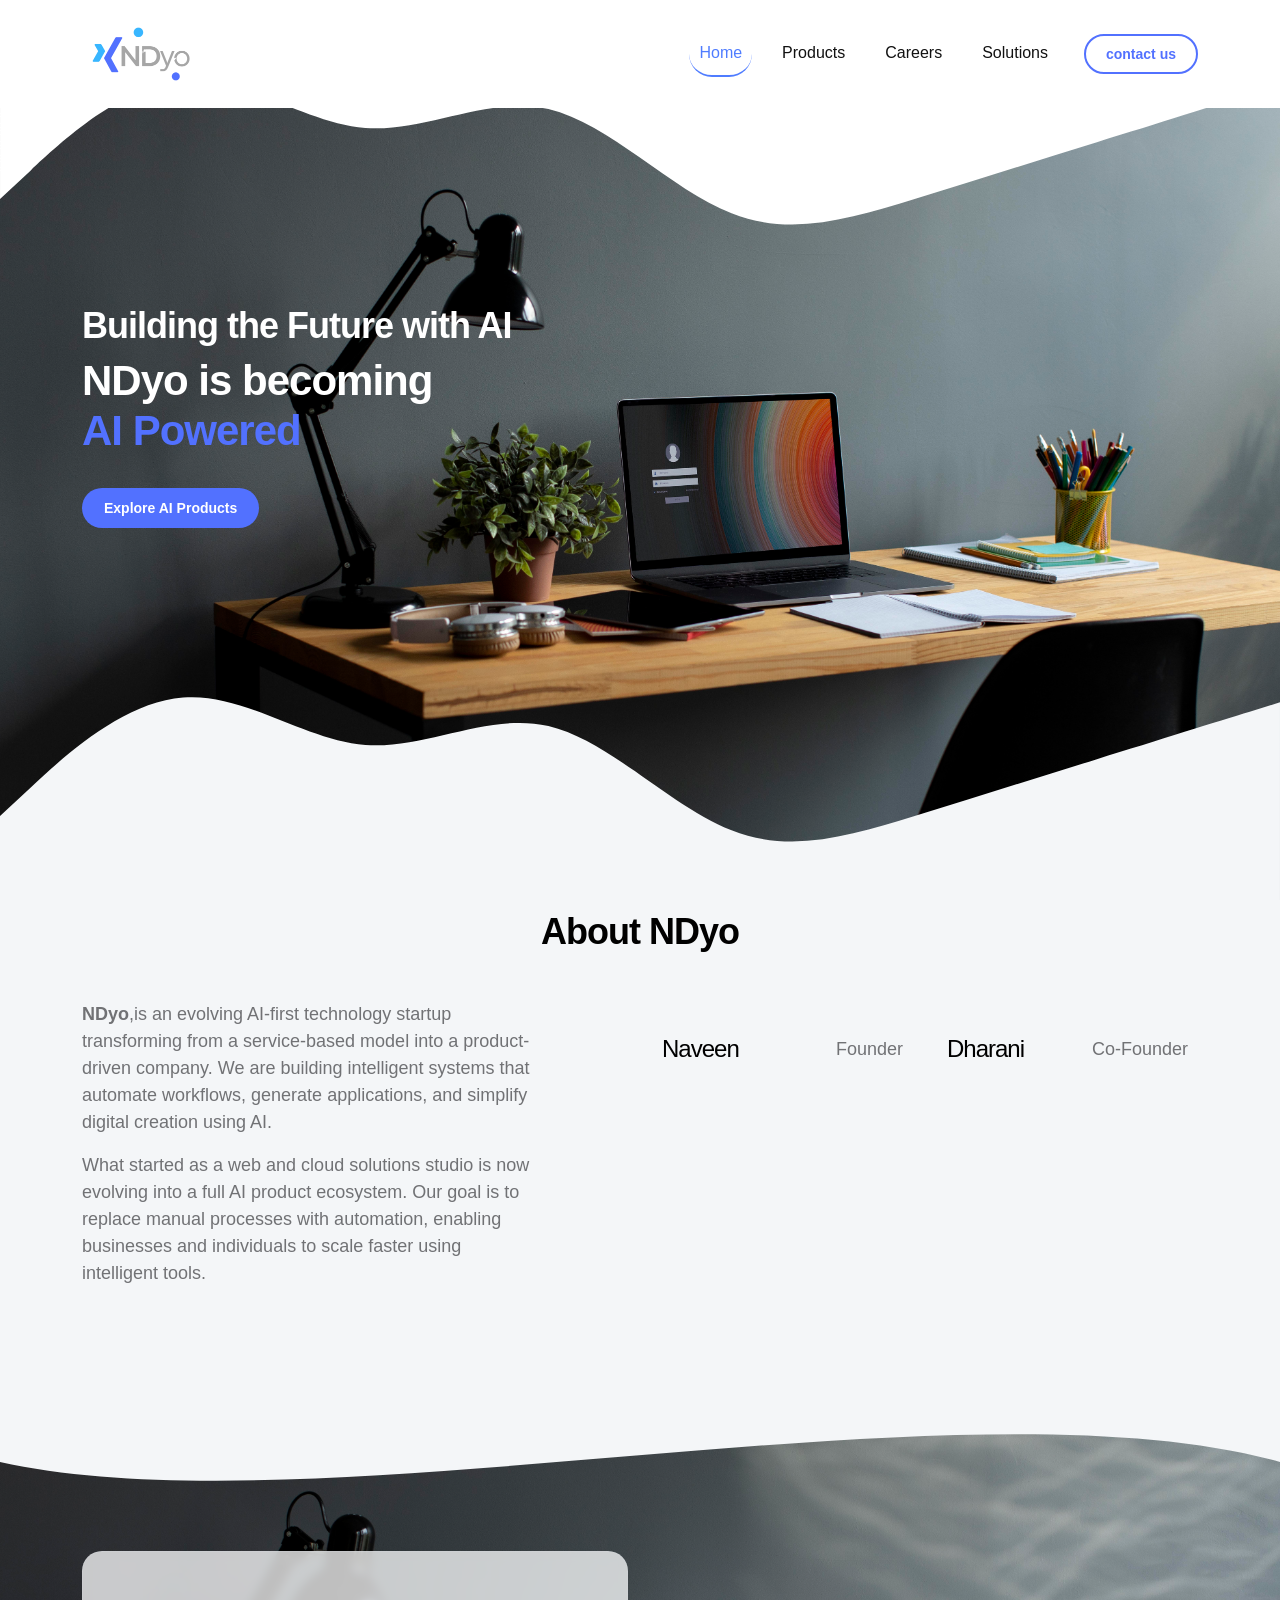
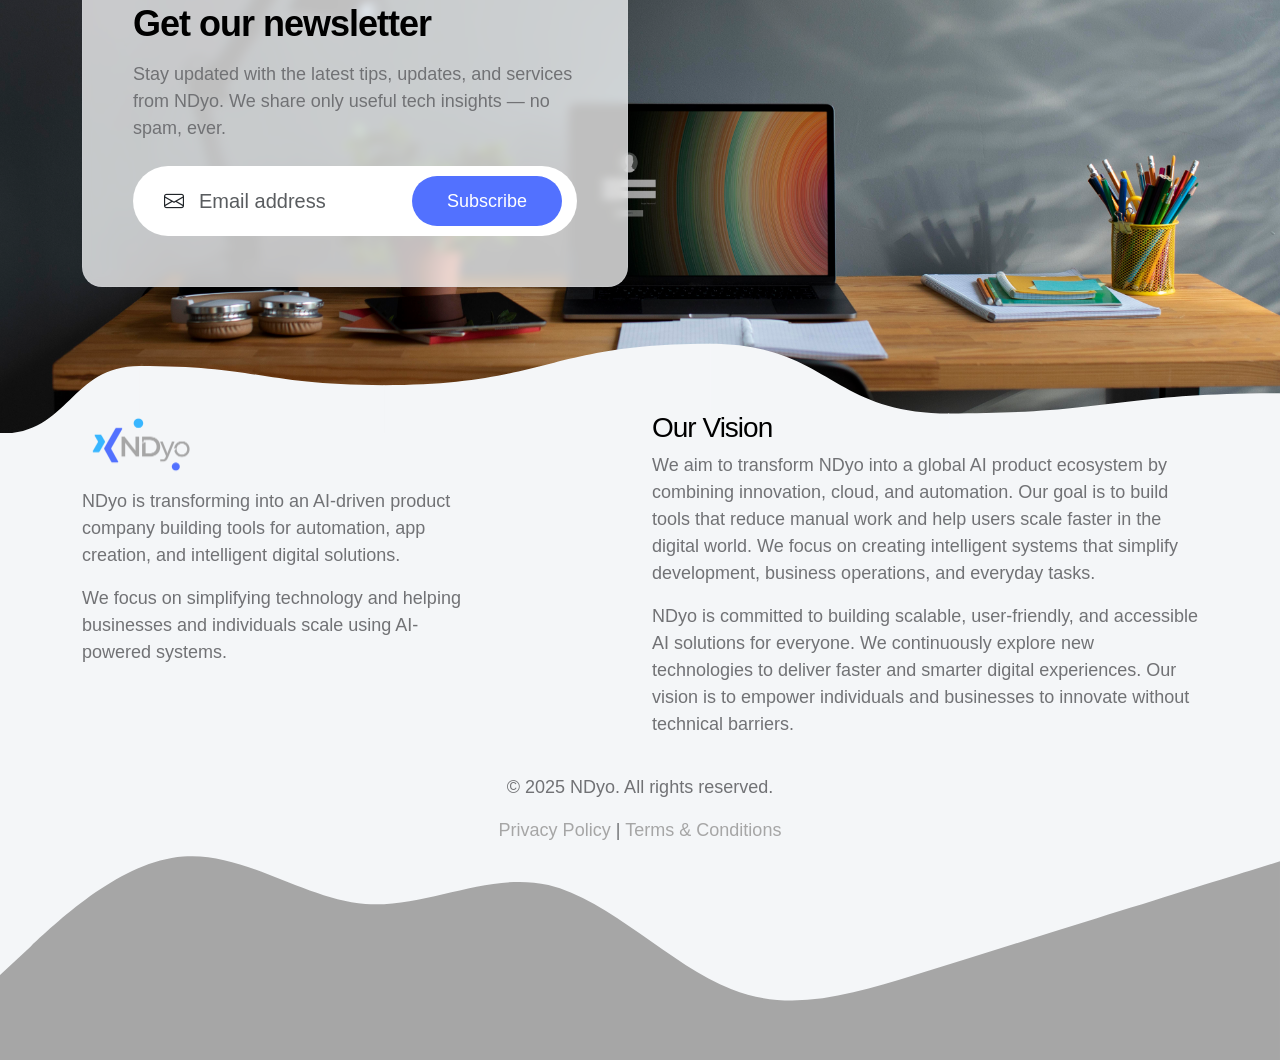
==== commit 594b0d62: "all are updated" ====
--- a/index.html
+++ b/index.html
@@ -4,7 +4,7 @@
         <meta charset="utf-8">
         <meta name="viewport" content="width=device-width, initial-scale=1">
 
-        <meta name="description" content="">
+        <meta name="description" content="NDyo is transforming into an AI product company building tools for automation, app generation, voice AI, and student innovation.">
         <meta name="author" content="">
 
         
@@ -15,13 +15,28 @@
     
         <title>NDyo</title>
 
+<!-- Favicon -->
+<link rel="icon" href="/favicon.ico" />
+
+<!-- Apple Touch -->
+<link rel="apple-touch-icon" href="/logo.png" />
+
+<!-- Open Graph -->
+<meta property="og:site_name" content="NDyo">
+<meta property="og:title" content="NDyo – AI Product Company">
+<meta property="og:description" content="AI tools for automation, app creation, voice agents, and student innovation.">
+<meta property="og:image" content="https://ndyo.in/logo.png">
+<meta property="og:url" content="https://ndyo.in/">
+<meta property="og:type" content="website">
+
+<!-- Organization Schema -->
 <script type="application/ld+json">
 {
   "@context": "https://schema.org",
   "@type": "Organization",
   "name": "NDyo",
-  "url": "https://ndyo.in",
-  "logo": "https://ndyo.in/images/final.png",
+  "url": "https://ndyo.in/",
+  "logo": "https://ndyo.in/logo.png",
   "sameAs": [
     "https://www.linkedin.com/company/ndyo"
   ]
@@ -65,44 +80,41 @@
                     </a>
 
                     <div class="d-lg-none ms-auto me-3">
-                        <a class="btn custom-btn custom-border-btn" href="NDyo-contuct.html" role="button" aria-controls="">Contact Us</a> </div>
+             <a class="btn custom-btn custom-border-btn" href="NDyo-contuct us.html" role="button" aria-controls="">contact us</a>       </div>
     
                     <button class="navbar-toggler" type="button" data-bs-toggle="collapse" data-bs-target="#navbarNav" aria-controls="navbarNav" aria-expanded="false" aria-label="Toggle navigation">
                         <span class="navbar-toggler-icon"></span>
                     </button>
     
-            <div class="collapse navbar-collapse" id="navbarNav">
-
-
-                    <ul class="navbar-nav ms-lg-auto">
+                    <div class="collapse navbar-collapse" id="navbarNav">
+                        <ul class="navbar-nav ms-lg-auto">
                             
 
-                          
                             <li class="nav-item">
-                                <a class="nav-link" href="index.html">Home</a>
+                                <a class="nav-link active" href="index.html">Home</a>
                             </li>
-    
+
                             <li class="nav-item">
-                                <a class="nav-link" href="index.html#section_2">About</a>
+                                <a class="nav-link" href="NDyo-Products.html">Products</a>
                             </li>
 
-                            <li class="nav-item">
-                                <a class="nav-link" href="NDyo-Services.html">Services</a>
+                             <li class="nav-item">
+                                <a class="nav-link" href="NDyo-Careers.html">Careers</a>
                             </li>
 
                              <li class="nav-item">
-                                <a class="nav-link" href="NDyo-pricing.html">Pricing Plans</a>
+                                <a class="nav-link" href="Ndyo-Solutions.html">Solutions</a>
                             </li>
 
-
                         
-                     </ul>
-
+                        </ul>
                      <div class="d-none d-lg-block ms-lg-3">
-                            <a class="btn custom-btn custom-border-btn" href="NDyo-contuct.html" role="button" aria-controls="">Contact Us</a>
-                     </div>
-                   
-                       
+                            <a class="btn custom-btn custom-border-btn" href="NDyo-contuct us.html" role="button" aria-controls="">contact us</a>
+                        </div>
+                    
+                    </div>
+                </div>
+            </nav>    
                    
                 </div>
             </nav>
@@ -113,25 +125,25 @@
 style="background-image: url('images/index.jpg');" id="section_1">
                 <div class="section-overlay"></div>
 
-                <svg xmlns="http://www.w3.org/2000/svg" viewBox="0 0 1440 320"><path fill="#3D405B" fill-opacity="1" d="M0,224L34.3,192C68.6,160,137,96,206,90.7C274.3,85,343,139,411,144C480,149,549,107,617,122.7C685.7,139,754,213,823,240C891.4,267,960,245,1029,224C1097.1,203,1166,181,1234,160C1302.9,139,1371,117,1406,106.7L1440,96L1440,0L1405.7,0C1371.4,0,1303,0,1234,0C1165.7,0,1097,0,1029,0C960,0,891,0,823,0C754.3,0,686,0,617,0C548.6,0,480,0,411,0C342.9,0,274,0,206,0C137.1,0,69,0,34,0L0,0Z"></path></svg>
+                <svg xmlns="http://www.w3.org/2000/svg" viewBox="0 0 1440 320"><path fill="#ffffff" fill-opacity="1" d="M0,224L34.3,192C68.6,160,137,96,206,90.7C274.3,85,343,139,411,144C480,149,549,107,617,122.7C685.7,139,754,213,823,240C891.4,267,960,245,1029,224C1097.1,203,1166,181,1234,160C1302.9,139,1371,117,1406,106.7L1440,96L1440,0L1405.7,0C1371.4,0,1303,0,1234,0C1165.7,0,1097,0,1029,0C960,0,891,0,823,0C754.3,0,686,0,617,0C548.6,0,480,0,411,0C342.9,0,274,0,206,0C137.1,0,69,0,34,0L0,0Z"></path></svg>
 
                 <div class="container">
                     <div class="row">
 
                         <div class="col-lg-6 col-12 mb-5 mb-lg-0">
-                            <h2 class="text-white">Welcome to the Work Space</h2>
+                            <h2 class="text-white"><h2 class="text-white">Building the Future with AI</h2></h2>
 
                             <h1 class="cd-headline rotate-1 text-white mb-4 pb-2">
-                                <span>NDyo is</span>
+                                <span><span>NDyo is becoming</span></span>
                                 <span class="cd-words-wrapper">
-                                    <b class="is-visible">Modern</b>
+                                    <b class="is-visible">AI Powered</b>
                                     <b>Creative</b>
                                     <b>Lifestyle</b>
                                 </span>
                             </h1>
 
                             <div class="custom-btn-group">
-                                <a href="#section_2" class="btn custom-btn smoothscroll me-3">Our Story</a>
+                                <a href="#section_2" class="btn custom-btn smoothscroll me-3">Explore AI Products</a>
 
                             </div>
                         </div>
@@ -145,7 +157,7 @@
                     </div>
                 </div>
 
-                <svg xmlns="http://www.w3.org/2000/svg" viewBox="0 0 1440 320"><path fill="#ffffff" fill-opacity="1" d="M0,224L34.3,192C68.6,160,137,96,206,90.7C274.3,85,343,139,411,144C480,149,549,107,617,122.7C685.7,139,754,213,823,240C891.4,267,960,245,1029,224C1097.1,203,1166,181,1234,160C1302.9,139,1371,117,1406,106.7L1440,96L1440,320L1405.7,320C1371.4,320,1303,320,1234,320C1165.7,320,1097,320,1029,320C960,320,891,320,823,320C754.3,320,686,320,617,320C548.6,320,480,320,411,320C342.9,320,274,320,206,320C137.1,320,69,320,34,320L0,320Z"></path></svg>
+                <svg xmlns="http://www.w3.org/2000/svg" viewBox="0 0 1440 320"><path fill="#f4f6f8" fill-opacity="1" d="M0,224L34.3,192C68.6,160,137,96,206,90.7C274.3,85,343,139,411,144C480,149,549,107,617,122.7C685.7,139,754,213,823,240C891.4,267,960,245,1029,224C1097.1,203,1166,181,1234,160C1302.9,139,1371,117,1406,106.7L1440,96L1440,320L1405.7,320C1371.4,320,1303,320,1234,320C1165.7,320,1097,320,1029,320C960,320,891,320,823,320C754.3,320,686,320,617,320C548.6,320,480,320,411,320C342.9,320,274,320,206,320C137.1,320,69,320,34,320L0,320Z"></path></svg>
             </section>
 
 
@@ -160,9 +172,9 @@
                         <div class="col-lg-5 col-12 me-auto mb-4 mb-lg-0">
                             
 
-                            <p><strong>NDyo</strong>,is a next–gen digital service startup built to make technology simple, fast, and accessible for everyone. We design clean, modern websites, set up secure DNS systems, and manage cloud & DevOps solutions for businesses of all sizes.</p>
-
-                            <p>Started with a simple mission — to make the digital world easy for everyone. What began as a small portfolio project has grown into a trusted web and cloud solutions studio for students, freelancers, startups, and small businesses.</p>
+                            <p><strong>NDyo</strong>,is an evolving AI-first technology startup transforming from a service-based model into a product-driven company. We are building intelligent systems that automate workflows, generate applications, and simplify digital creation using AI.</p>
+
+                            <p>What started as a web and cloud solutions studio is now evolving into a full AI product ecosystem. Our goal is to replace manual processes with automation, enabling businesses and individuals to scale faster using intelligent tools.</p>
                         </div>
 
                         <div class="col-lg-3 col-md-6 col-12 mb-4 mb-lg-0 mb-md-0">
@@ -212,8 +224,21 @@
 
 
             <section class="section-bg-image">
-                <svg viewBox="0 0 1265 144" xmlns="http://www.w3.org/2000/svg" xmlns:xlink="http://www.w3.org/1999/xlink"><path fill="rgba(255, 255, 255, 1)" d="M 0 40 C 164 40 164 20 328 20 L 328 20 L 328 0 L 0 0 Z" stroke-width="0"></path> <path fill="rgba(255, 255, 255, 1)" d="M 327 20 C 445.5 20 445.5 89 564 89 L 564 89 L 564 0 L 327 0 Z" stroke-width="0"></path> <path fill="rgba(255, 255, 255, 1)" d="M 563 89 C 724.5 89 724.5 48 886 48 L 886 48 L 886 0 L 563 0 Z" stroke-width="0"></path><path fill="rgba(255, 255, 255, 1)" d="M 885 48 C 1006.5 48 1006.5 67 1128 67 L 1128 67 L 1128 0 L 885 0 Z" stroke-width="0"></path><path fill="rgba(255, 255, 255, 1)" d="M 1127 67 C 1196 67 1196 0 1265 0 L 1265 0 L 1265 0 L 1127 0 Z" stroke-width="0"></path></svg>
-
+             <svg 
+  xmlns="http://www.w3.org/2000/svg" 
+  viewBox="0 0 1440 200" 
+  width="100%" 
+  preserveAspectRatio="none"
+>
+  <path 
+    fill="#f4f6f8" 
+    d="M0,100 
+       C360,180 1080,0 1440,100 
+       L1440,0 
+       L0,0 
+       Z">
+  </path>
+</svg>
                 <div class="container">
                     <div class="row">
 
@@ -238,7 +263,7 @@
                     </div>
                 </div>
 
-                <svg viewBox="0 0 1265 144" xmlns="http://www.w3.org/2000/svg" xmlns:xlink="http://www.w3.org/1999/xlink"><path fill="rgba(255, 255, 255, 1)" d="M 0 40 C 164 40 164 20 328 20 L 328 20 L 328 0 L 0 0 Z" stroke-width="0"></path> <path fill="rgba(255, 255, 255, 1)" d="M 327 20 C 445.5 20 445.5 89 564 89 L 564 89 L 564 0 L 327 0 Z" stroke-width="0"></path> <path fill="rgba(255, 255, 255, 1)" d="M 563 89 C 724.5 89 724.5 48 886 48 L 886 48 L 886 0 L 563 0 Z" stroke-width="0"></path><path fill="rgba(255, 255, 255, 1)" d="M 885 48 C 1006.5 48 1006.5 67 1128 67 L 1128 67 L 1128 0 L 885 0 Z" stroke-width="0"></path><path fill="rgba(255, 255, 255, 1)" d="M 1127 67 C 1196 67 1196 0 1265 0 L 1265 0 L 1265 0 L 1127 0 Z" stroke-width="0"></path></svg>
+                <svg viewBox="0 0 1265 144" xmlns="http://www.w3.org/2000/svg" xmlns:xlink="http://www.w3.org/1999/xlink"><path fill="rgba(244, 246, 248)" d="M 0 40 C 164 40 164 20 328 20 L 328 20 L 328 0 L 0 0 Z" stroke-width="0"></path> <path fill="rgba(244, 246, 248)" d="M 327 20 C 445.5 20 445.5 89 564 89 L 564 89 L 564 0 L 327 0 Z" stroke-width="0"></path> <path fill="rgba(244, 246, 248)" d="M 563 89 C 724.5 89 724.5 48 886 48 L 886 48 L 886 0 L 563 0 Z" stroke-width="0"></path><path fill="rgba(244, 246, 248)" d="M 885 48 C 1006.5 48 1006.5 67 1128 67 L 1128 67 L 1128 0 L 885 0 Z" stroke-width="0"></path><path fill="rgba(244, 246, 248)" d="M 1127 67 C 1196 67 1196 0 1265 0 L 1265 0 L 1265 0 L 1127 0 Z" stroke-width="0"></path></svg>
             </section>
 
 
@@ -256,29 +281,36 @@
                                 <small></small>
                             </span>
                         </a>
+                          <!-- 2 Lines About NDyo -->
+                <p style="margin-top:10px; max-width:400px;">
+                    NDyo is transforming into an AI-driven product company building tools for automation, app creation, and intelligent digital solutions.
+                </p>
+                <p style="max-width:400px;">
+                    We focus on simplifying technology and helping businesses and individuals scale using AI-powered systems.
+                </p>
                     </div>
 
                        <!-- Privacy Policy -->
         <div class="col-lg-6 col-12">
-            <h3>Privacy Policy</h3>
-            <p>
-                We collect only essential information such as name, email, and message 
-                through our contact forms. Your data will be used only for communication 
-                and service purposes. We do not sell or share your information with 
-                any third party.
-            </p>
+            <h3>Our Vision</h3>
+    <p>
+We aim to transform NDyo into a global AI product ecosystem by combining innovation, cloud, and automation. 
+Our goal is to build tools that reduce manual work and help users scale faster in the digital world. 
+We focus on creating intelligent systems that simplify development, business operations, and everyday tasks.
+</p>
+
+<p>
+NDyo is committed to building scalable, user-friendly, and accessible AI solutions for everyone. 
+We continuously explore new technologies to deliver faster and smarter digital experiences. 
+Our vision is to empower individuals and businesses to innovate without technical barriers.
+</p>
+            
         </div>
 
         <!-- Terms & Conditions -->
-        <div class="col-lg-6 col-12">
-            <h3>Terms & Conditions</h3>
-            <p>
-                By accessing NDyo services, you agree to follow our service terms. 
-                Payments must be made as per the agreed plan. Refunds will not be issued 
-                once the project work has begun. For any clarifications, contact us 
-                through our business email.
-            </p>
-        </div>
+       
+            
+       
 
     </div>
 </div>
@@ -286,29 +318,22 @@
                        
                     </div>
 
-                        <div class="col-lg-2 col-12 ms-auto">
-                            <ul class="social-icon mt-lg-5 mt-3 mb-4">
-                                <li class="social-icon-item">
-                                    <a href="#" class="social-icon-link bi-instagram"></a>
-                                </li>
-
-                                <li class="social-icon-item">
-                                    <a href="#" class="social-icon-link bi-twitter"></a>
-                                </li>
-
-                                <li class="social-icon-item">
-                                    <a href="#" class="social-icon-link bi-whatsapp"></a>
-                                </li>
-                            </ul>
-                            <p class="copyright-text">Design: <a rel="nofollow" href="https://ndyo.in" target="_blank">NDyo</a></p>
-                            
-                        </div>
 
                 </div>
             </div>
-<p style="text-align: center;">© 2025 NDyo. All rights reserved.</p>
-
-            <svg xmlns="http://www.w3.org/2000/svg" viewBox="0 0 1440 320"><path fill="#81B29A" fill-opacity="1" d="M0,224L34.3,192C68.6,160,137,96,206,90.7C274.3,85,343,139,411,144C480,149,549,107,617,122.7C685.7,139,754,213,823,240C891.4,267,960,245,1029,224C1097.1,203,1166,181,1234,160C1302.9,139,1371,117,1406,106.7L1440,96L1440,320L1405.7,320C1371.4,320,1303,320,1234,320C1165.7,320,1097,320,1029,320C960,320,891,320,823,320C754.3,320,686,320,617,320C548.6,320,480,320,411,320C342.9,320,274,320,206,320C137.1,320,69,320,34,320L0,320Z"></path></svg>
+ <!-- 🔐 Bottom Line -->
+    <p style="text-align:center; margin-top:20px;">
+        © 2025 NDyo. All rights reserved.
+    </p>
+
+    <!-- 🔗 Legal Links BELOW copyright -->
+    <p style="text-align:center;">
+        <a href="NDyo-Privacy Policy.html">Privacy Policy</a> |
+        <a href="NDyo-Terms & Conditions.html">Terms & Conditions</a>
+    </p>
+
+
+            <svg xmlns="http://www.w3.org/2000/svg" viewBox="0 0 1440 320"><path fill="#A6A6A6"d="M0,224L34.3,192C68.6,160,137,96,206,90.7C274.3,85,343,139,411,144C480,149,549,107,617,122.7C685.7,139,754,213,823,240C891.4,267,960,245,1029,224C1097.1,203,1166,181,1234,160C1302.9,139,1371,117,1406,106.7L1440,96L1440,320L1405.7,320C1371.4,320,1303,320,1234,320C1165.7,320,1097,320,1029,320C960,320,891,320,823,320C754.3,320,686,320,617,320C548.6,320,480,320,411,320C342.9,320,274,320,206,320C137.1,320,69,320,34,320L0,320Z"></path></svg>
         </footer>
 
 
--- a/css/templatemo-tiya-golf-club.css
+++ b/css/templatemo-tiya-golf-club.css
@@ -6,20 +6,34 @@
 
 */
 
-
+/* DEFAULT NAV LINK */
+.navbar-nav .nav-link {
+  color: #111 !important;
+}
+
+/* ACTIVE (HOME always blue) */
+.navbar-nav .nav-link.active {
+  color: #4F7CFF !important;
+  border-bottom: 2px solid #4F7CFF;
+}
+
+/* HOVER */
+.navbar-nav .nav-link:hover {
+  color: #4F7CFF !important;
+}
 /*---------------------------------------
   CUSTOM PROPERTIES ( VARIABLES )             
 -----------------------------------------*/
 :root {
   --white-color:                  #ffffff;
-  --primary-color:                #81B29A;
-  --secondary-color:              #3D405B;
+  --primary-color:                #5271FF;
+  --secondary-color:              #A6A6A6;
   --section-bg-color:             #F4F1DE;
-  --custom-btn-bg-color:          #F2CC8F;
+  --custom-btn-bg-color:         #5271FF;
   --custom-btn-bg-hover-color:    #E07A5F;
   --dark-color:                   #000000;
   --p-color:                      #717275;
-  --link-hover-color:             #F2CC8F;
+  --link-hover-color:             #5271FF;
 
   --body-font-family:             'DM Sans', sans-serif;
 
@@ -438,7 +452,7 @@
 }
 
 .sticky-wrapper.is-sticky .navbar {
-  background-color: rgb(61 64 91);
+  background-color: rgb(255, 255, 255);
 }
 
 .navbar {
@@ -467,7 +481,7 @@
 }
 
 .navbar-brand-image {
-  width: 90px;
+  width: 120px;
   height: auto;
   object-fit: contain;
 }
@@ -493,7 +507,7 @@
 
 .navbar-nav .nav-link {
   display: inline-block;
-  color: var(--white-color);
+   color: #111 !important;
   font-size: var(--menu-font-size);
   font-weight: var(--font-weight-medium);
   padding-top: 15px;
@@ -648,7 +662,7 @@
 .show-nav {
   transform: translateY(0);          /* visible */
   transition: transform 0.25s ease-out;
-  background-color: rgb(61, 64, 91) !important;
+  background-color: rgb(255, 255, 255) !important;
 }
 
 .hide-nav {
@@ -1894,133 +1908,312 @@
 
 
 /* ================= PRICING SECTION ================= */
-
+/* ================= GLOBAL SAFE ================= */
+/* ================= GLOBAL STYLES ================= */
+/* ================= PRICING SECTION ================= */
+/* ================= PRICING CARD FINAL ================= */
+/* General Setup */
 .pricing-section {
-  max-width: 1200px;
-  margin: auto;
-  padding: 80px 20px;
+    font-family: 'Inter', sans-serif;
+    background: #f6f7fb;
+    padding: 30px;
 }
 
 /* CARD */
-.package-card {
-  display: flex;
-  background: #ffffff;
-  border-radius: 18px;
-  box-shadow: 0 15px 40px rgba(0,0,0,0.08);
-  overflow: hidden;
-}
-
-/* ================= LEFT SIDE ================= */
-
-.package-left {
-  flex: 1;
-  padding: 35px;
-  background: linear-gradient(135deg, #f8f9ff, #ffffff);
-}
-
-.package-left h3 {
-  font-size: 26px;
-  font-weight: 700;
-  margin-bottom: 6px;
-}
-
-.package-left .price {
-  font-size: 32px;
+.pricing-section .package-card {
+    display: flex;
+    gap: 20px; /* slightly reduced gap */
+    background: #fff;
+    border-radius: 16px;
+    padding: 20px; /* reduced from 28px */
+    margin-bottom: 30px; /* reduced from 35px */
+    box-shadow: 0 10px 25px rgba(0,0,0,0.08);
+    transition: transform 0.3s, box-shadow 0.3s;
+}
+.pricing-section .package-card:hover {
+    transform: translateY(-4px);
+    box-shadow: 0 15px 30px rgba(0,0,0,0.12);
+}
+
+/* LEFT */
+.pricing-section .package-left {
+    flex: 1.1;
+}
+
+.pricing-section .package-img {
+    width: 100%;
+    border-radius: 12px;
+    margin-bottom: 12px; /* reduced from 16px */
+}
+
+.pricing-section .package-title {
+    font-size: 24px;
+    font-weight: 900;
+    color: #1a1a1a;
+    letter-spacing: 0.5px;
+}
+
+.pricing-section .target {
+    font-size: 14px;
+    color: #777;
+    margin: 4px 0 10px; /* reduced margin */
+}
+
+.pricing-section .price {
+    font-size: 34px;
+    font-weight: 900;
+    color: #1a73e8;
+}
+
+/* CENTER */
+.pricing-section .package-center {
+    flex: 1.4;
+}
+
+.pricing-section .pages {
+    font-size: 16px;
+    font-weight: 600;
+    margin-bottom: 12px; /* reduced from 16px */
+}
+
+.pricing-section .features {
+    list-style: none;
+    padding: 0;
+}
+
+.pricing-section .features li {
+    font-size: 14px;
+    margin-bottom: 6px; /* reduced from 10px */
+    font-weight: 600;
+    color: #222;
+}
+
+/* BASE BUNDLE HEADING */
+.pricing-section .base-bundle {
+    text-align: center;
+    font-size: 18px;
+    font-weight: 800;
+    color: #1a1a1a;
+    margin-bottom: 8px; /* reduced from 12px */
+    text-transform: uppercase;
+    letter-spacing: 1px;
+}
+
+/* RIGHT */
+.pricing-section .package-right {
+    flex: 1.15;
+    background: #fafafa;
+    padding: 12px; /* reduced from 18px */
+    border-radius: 14px;
+    border: 1px solid #eee;
+}
+
+/* ADDONS */
+.pricing-section .addon-list {
+    display: flex;
+    flex-direction: column;
+    gap: 6px; /* reduced from 10px */
+}
+
+.pricing-section .addon-item {
+    display: flex;
+    align-items: center;
+    gap: 6px; /* reduced from 10px */
+    background: #fff;
+    border: 1px solid #eaeaea;
+    padding: 6px 8px; /* reduced from 10px 12px */
+    border-radius: 8px;
+    cursor: pointer;
+    transition: background 0.2s, transform 0.2s;
+}
+.pricing-section .addon-item:hover {
+    background: #f0f4ff;
+    transform: translateX(2px);
+}
+
+.pricing-section .addon-item span {
+    flex: 1;
+    font-size: 14px;
+    font-weight: 600;
+    color: #000; /* addon name black */
+}
+
+.pricing-section .addon-item strong {
+    font-size: 14px;
+    font-weight: 700;
+    color: #16a34a; /* amount green */
+}
+
+.pricing-section input[type="checkbox"] {
+    width: 16px;
+    height: 16px;
+    accent-color: #1a73e8;
+}
+
+/* TOTAL */
+.pricing-section .total {
+    margin-top: 12px; /* reduced from 18px */
+    font-size: 20px;
+    font-weight: 900;
+    text-align: right;
+    color: #1a1a1a;
+}
+
+/* BUTTON */
+.pricing-section .buy-btn {
+    margin-top: 10px; /* reduced from 14px */
+    width: 100%;
+    background: linear-gradient(135deg, #1a73e8, #0f5bd6);
+    color: #fff;
+    border: none;
+    padding: 12px; /* reduced from 14px */
+    border-radius: 12px;
+    font-size: 16px;
+    font-weight: 700;
+    cursor: pointer;
+    transition: transform 0.2s, box-shadow 0.2s;
+}
+.pricing-section .buy-btn:hover {
+    transform: translateY(-2px);
+    box-shadow: 0 8px 20px rgba(0,0,0,0.15);
+}
+
+/* RESPONSIVE */
+@media (max-width: 992px) {
+    .pricing-section .package-card {
+        flex-direction: column;
+    }
+}
+
+
+@media screen and (max-width: 991px) {
+  .navbar {
+    background-color: #ffffff !important;
+  }
+}
+
+.navbar-toggler .navbar-toggler-icon,
+.navbar-toggler .navbar-toggler-icon::before,
+.navbar-toggler .navbar-toggler-icon::after {
+  background: #38b6ff !important;
+}
+
+.navbar-toggler .navbar-toggler-icon,
+.navbar-toggler .navbar-toggler-icon::before,
+.navbar-toggler .navbar-toggler-icon::after {
+  height: 3px;
+}
+
+.world-map {
+  filter: brightness(0) saturate(100%) invert(38%) sepia(96%) saturate(1224%) hue-rotate(210deg) brightness(100%) contrast(101%);
+}
+
+/* PRODUCT IMAGE STYLE */
+.product-img {
+    border-radius: 20px;          /* round corner */
+    transition: transform 0.4s ease, box-shadow 0.4s ease;
+}
+
+/* HOVER EFFECT */
+.product-img:hover {
+    transform: scale(1.07);       /* konjam big */
+    box-shadow: 0 10px 30px rgba(0,0,0,0.2); /* depth feel */
+}
+
+
+/* TITLE */
+.career-title {
+  font-size: 42px;
   font-weight: 800;
-  color: #2a7fff;
-  margin-bottom: 16px;
-}
-
-/* ================= RIGHT SIDE ================= */
-
-.package-right {
-  width: 350px;
-  padding: 32px 8px 32px 8px; /* 🔥 STRONG LEFT MOVE */
-  background: #f5f7fa;
-  border-left: 1px solid #e5e7eb;
-}
-
-
-.package-right h4 {
-  font-size: 18px;
-  margin-bottom: 18px;
-  font-weight: 700;
-}
-
-/* ================= ADDONS ================= */
-
-.addon-item {
-  display: flex;
-  align-items: center;
-  gap: 8px;
-  background: #ffffff;
-  padding: 12px 12px;
-  border-radius: 10px;
-  margin-bottom: 10px;
-  font-size: 14px;
-  border: 1px solid #e5e7eb;
-  cursor: pointer;
-
-  /* 🔒 SINGLE LINE */
-  white-space: nowrap;
-  overflow: hidden;
-}
-
-.addon-item:hover {
-  background: #eef4ff;
-  border-color: #2a7fff;
-}
-
-/* checkbox + text */
-.addon-item label {
-  display: flex;
-  align-items: center;
-  gap: 8px;
-  flex: 1;
-  min-width: 0;
-}
-
-/* text cut */
-.addon-item label span {
-  overflow: hidden;
-  text-overflow: ellipsis;
-  white-space: nowrap;
-}
-
-
-/* ================= TOTAL ================= */
-
-.total {
-  font-size: 20px;
-  font-weight: 700;
-  margin: 20px 0;
-  text-align: center;
-}
-
-/* BUY BUTTON */
-.buy-btn {
+}
+
+.career-sub {
+  color: #666;
+}
+
+/* GLASS CARD */
+.career-card {
+  background: rgba(255,255,255,0.85);
+  backdrop-filter: blur(12px);
+  padding: 30px;
+  border-radius: 20px;
+  box-shadow: 0 10px 40px rgba(0,0,0,0.08);
+}
+
+/* INPUT */
+.career-card input {
+  width: 100%;
+  padding: 14px;
+  margin-bottom: 12px;
+  border-radius: 12px;
+  border: 1px solid #ddd;
+  transition: 0.3s;
+}
+
+.career-card input:focus {
+  border-color: #5271FF;
+  box-shadow: 0 0 0 2px rgba(82,113,255,0.2);
+}
+
+/* BUTTON */
+.career-card button {
   width: 100%;
   padding: 14px;
   border-radius: 12px;
   border: none;
-  font-size: 16px;
+  background: linear-gradient(135deg,#5271FF,#38b6ff);
+  color: white;
+  font-weight: bold;
+  transition: 0.3s;
+}
+
+.career-card button:hover {
+  transform: translateY(-2px);
+  box-shadow: 0 10px 25px rgba(0,0,0,0.2);
+}
+
+/* IMAGE */
+.career-img {
+  width: 85%;
+  max-width: 420px;
+  border-radius: 20px;
+  transition: 0.4s;
+}
+
+.career-img:hover {
+  transform: scale(1.05);
+}
+
+
+.section-heading{
+  font-size: 26px;
   font-weight: 700;
-  color: #fff;
-  background: linear-gradient(135deg, #2a7fff, #0057ff);
-  cursor: pointer;
-}
-
-/* ================= MOBILE ================= */
-
-@media (max-width: 900px) {
-  .package-card {
-    flex-direction: column;
-  }
-
-  .package-right {
-    width: 100%;
-    padding: 28px 22px;
-    border-left: none;
-    border-top: 1px solid #e5e7eb;
-  }
-}
+  margin-bottom: 15px;
+  text-align: left; /* or center if you want */
+}
+
+.career-card{
+  background:#fff;
+  padding:25px;
+  border-radius:12px;
+  box-shadow:0 10px 25px rgba(0,0,0,.1);
+}
+
+
+.section-heading{
+  font-size: 26px;
+  font-weight: 700;
+  margin-bottom: 15px;
+}
+
+.career-card{
+  background:#fff;
+  padding:25px;
+  border-radius:12px;
+  box-shadow:0 10px 25px rgba(0,0,0,.1);
+}
+
+.icon-box{
+  font-size:30px;
+  margin-bottom:10px;
+}
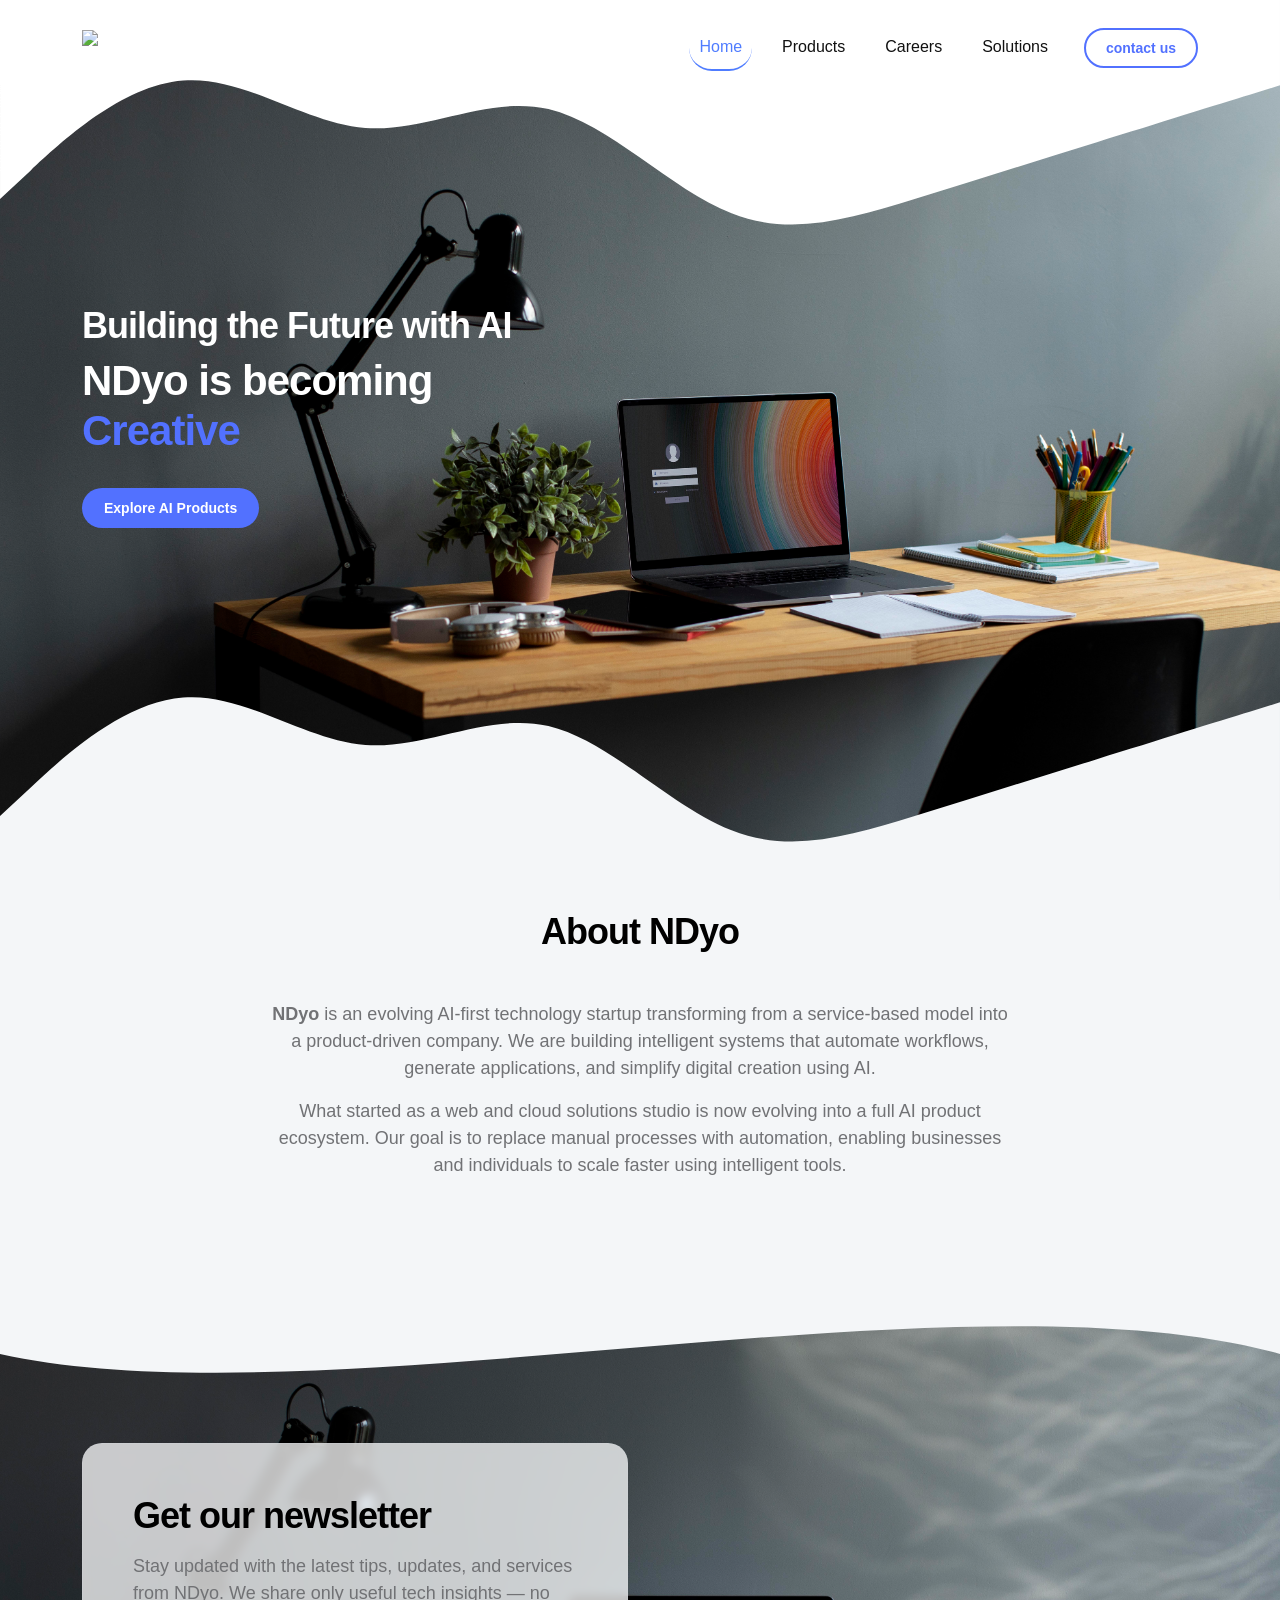
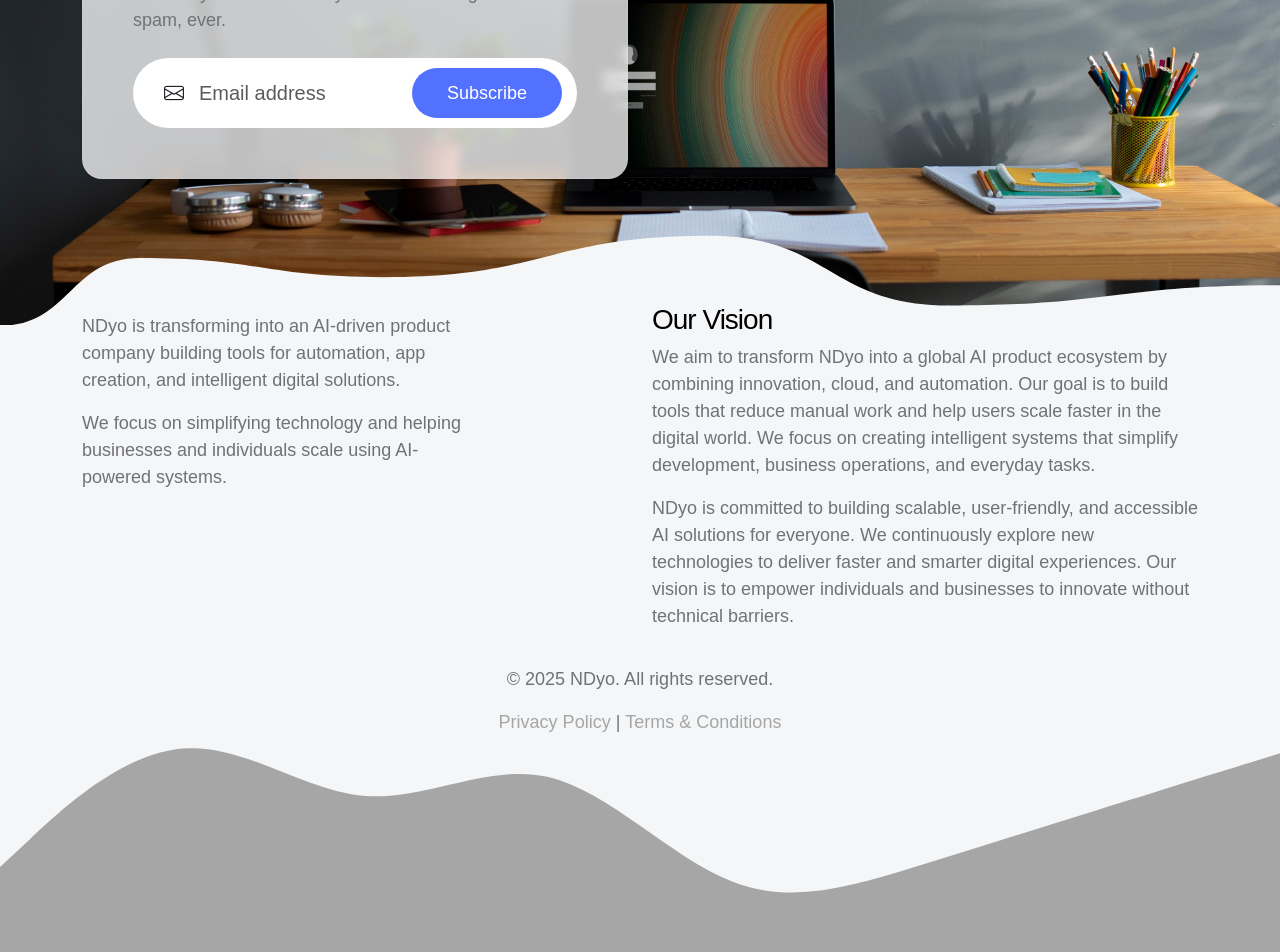
==== commit c10e19f4: "last" ====
--- a/index.html
+++ b/index.html
@@ -54,7 +54,7 @@
 
         <link href="css/bootstrap-icons.css" rel="stylesheet">
 
-        <link href="css/templatemo-tiya-golf-club.css" rel="stylesheet">
+        <link href="css/Main-style.css" rel="stylesheet">
         
 <!--
 
@@ -72,7 +72,7 @@
             <nav class="navbar navbar-expand-lg">                
                 <div class="container">
                     <a class="navbar-brand d-flex align-items-center" href="index.html">
-                        <img src="images/logoo.PNG" class="navbar-brand-image img" alt="Tiya Golf Club">
+                        <img src="images/logo.PNG" class="navbar-brand-image img" alt="Tiya Golf Club">
                         <span class="navbar-brand-text">
                             
                             <small></small>
@@ -143,7 +143,7 @@
                             </h1>
 
                             <div class="custom-btn-group">
-                                <a href="#section_2" class="btn custom-btn smoothscroll me-3">Explore AI Products</a>
+                                <a href="NDyo-Products.html#id=section_2" class="btn custom-btn smoothscroll me-3">Explore AI Products</a>
 
                             </div>
                         </div>
@@ -160,67 +160,26 @@
                 <svg xmlns="http://www.w3.org/2000/svg" viewBox="0 0 1440 320"><path fill="#f4f6f8" fill-opacity="1" d="M0,224L34.3,192C68.6,160,137,96,206,90.7C274.3,85,343,139,411,144C480,149,549,107,617,122.7C685.7,139,754,213,823,240C891.4,267,960,245,1029,224C1097.1,203,1166,181,1234,160C1302.9,139,1371,117,1406,106.7L1440,96L1440,320L1405.7,320C1371.4,320,1303,320,1234,320C1165.7,320,1097,320,1029,320C960,320,891,320,823,320C754.3,320,686,320,617,320C548.6,320,480,320,411,320C342.9,320,274,320,206,320C137.1,320,69,320,34,320L0,320Z"></path></svg>
             </section>
 
-
-            <section class="about-section section-padding" id="section_2">
-                <div class="container">
-                    <div class="row">
-
-                        <div class="col-lg-12 col-12 text-center">
-                            <h2 class="mb-lg-5 mb-4">About NDyo</h2>
-                        </div>
-
-                        <div class="col-lg-5 col-12 me-auto mb-4 mb-lg-0">
-                            
-
-                            <p><strong>NDyo</strong>,is an evolving AI-first technology startup transforming from a service-based model into a product-driven company. We are building intelligent systems that automate workflows, generate applications, and simplify digital creation using AI.</p>
-
-                            <p>What started as a web and cloud solutions studio is now evolving into a full AI product ecosystem. Our goal is to replace manual processes with automation, enabling businesses and individuals to scale faster using intelligent tools.</p>
-                        </div>
-
-                        <div class="col-lg-3 col-md-6 col-12 mb-4 mb-lg-0 mb-md-0">
-                            <div class="member-block">
-                                <div class="member-block-image-wrap">
-                                    <img src="images/members/portrait-young-handsome-businessman-wearing-suit-standing-with-crossed-arms-with-isolated-studio-white-background.jpg" class="member-block-image img-fluid" alt="">
-
-                                    <ul class="social-icon">
-                                         <li class="social-icon-item">
-                                            <a href="https://www.linkedin.com/in/naveen93devops/" class="social-icon-link bi-linkedin"></a>
-                                        </li>
-                                    </ul>
-                                </div>
-
-                                <div class="member-block-info d-flex align-items-center">
-                                    <h4>Naveen</h4>
-
-                                    <p class="ms-auto">Founder</p>
-                                </div>
-                            </div>
-                        </div>
-
-                        <div class="col-lg-3 col-md-6 col-12">
-                            <div class="member-block">
-                                <div class="member-block-image-wrap">
-                                    <img src="images/members/successful-asian-lady-boss-red-blazer-holding-clipboard-with-documens-pen-working-looking-happy-white-background.jpg" class="member-block-image img-fluid" alt="">
-
-                                    <ul class="social-icon">
-                                        <li class="social-icon-item">
-                                            <a href="https://www.linkedin.com/in/dharani93cloud/" class="social-icon-link bi-linkedin"></a>
-                                        </li>
-                                    </ul>
-                                </div>
-
-                                <div class="member-block-info d-flex align-items-center">
-                                    <h4>Dharani</h4>
-
-                                    <p class="ms-auto">Co-Founder</p>
-                                </div>
-                            </div>
-                        </div>
-
-                    </div>
-                </div>
-            </section>
-
+<section class="about-section section-padding" id="section_2">
+    <div class="container">
+        <div class="row">
+
+            <div class="col-lg-12 col-12 text-center">
+                <h2 class="mb-lg-5 mb-4">About NDyo</h2>
+            </div>
+
+            <!-- 🔥 Centered Content (since members removed) -->
+            <div class="col-lg-8 col-12 mx-auto text-center">
+
+                <p><strong>NDyo</strong> is an evolving AI-first technology startup transforming from a service-based model into a product-driven company. We are building intelligent systems that automate workflows, generate applications, and simplify digital creation using AI.</p>
+
+                <p>What started as a web and cloud solutions studio is now evolving into a full AI product ecosystem. Our goal is to replace manual processes with automation, enabling businesses and individuals to scale faster using intelligent tools.</p>
+
+            </div>
+
+        </div>
+    </div>
+</section>
 
 
             <section class="section-bg-image">
@@ -275,7 +234,7 @@
 
                     <div class="col-lg-6 col-12 me-auto mb-5 mb-lg-0">
                         <a class="navbar-brand d-flex align-items-center" href="index.html">
-                            <img src="images/logoo.PNG" class="navbar-brand-image img" alt="">
+                            <img src="images/logo.PNG" class="navbar-brand-image img" alt="">
                             <span class="navbar-brand-text">
                                 
                                 <small></small>
--- a/css/Main-style.css
+++ b/css/Main-style.css
@@ -0,0 +1,2239 @@
+/*
+
+TemplateMo 587 Tiya Golf Club
+
+https://templatemo.com/tm-587-tiya-golf-club
+
+*/
+
+/* DEFAULT NAV LINK */
+.navbar-nav .nav-link {
+  color: #111 !important;
+}
+
+/* ACTIVE (HOME always blue) */
+.navbar-nav .nav-link.active {
+  color: #4F7CFF !important;
+  border-bottom: 2px solid #4F7CFF;
+}
+
+/* HOVER */
+.navbar-nav .nav-link:hover {
+  color: #4F7CFF !important;
+}
+/*---------------------------------------
+  CUSTOM PROPERTIES ( VARIABLES )             
+-----------------------------------------*/
+:root {
+  --white-color:                  #ffffff;
+  --primary-color:                #5271FF;
+  --secondary-color:              #A6A6A6;
+  --section-bg-color:             #F4F1DE;
+  --custom-btn-bg-color:         #5271FF;
+  --custom-btn-bg-hover-color:    #E07A5F;
+  --dark-color:                   #000000;
+  --p-color:                      #717275;
+  --link-hover-color:             #5271FF;
+
+  --body-font-family:             'DM Sans', sans-serif;
+
+  --h1-font-size:                 42px;
+  --h2-font-size:                 36px;
+  --h3-font-size:                 28px;
+  --h4-font-size:                 24px;
+  --h5-font-size:                 22px;
+  --h6-font-size:                 20px;
+  --p-font-size:                  18px;
+  --menu-font-size:               16px;
+  --btn-font-size:                14px;
+
+  --border-radius-large:          100px;
+  --border-radius-medium:         20px;
+  --border-radius-small:          10px;
+
+  --font-weight-normal:           400;
+  --font-weight-medium:           500;
+  --font-weight-bold:             700;
+}
+
+body {
+  background-color: var(--white-color);
+  font-family: var(--body-font-family); 
+}
+
+
+/*---------------------------------------
+  TYPOGRAPHY               
+-----------------------------------------*/
+
+h2,
+h3,
+h4,
+h5,
+h6 {
+  color: var(--dark-color);
+}
+
+h1,
+h2,
+h3,
+h4,
+h5,
+h6 {
+  font-weight: var(--font-weight-medium);
+  letter-spacing: -1px;
+}
+
+h1 {
+  font-size: var(--h1-font-size);
+  font-weight: var(--font-weight-bold);
+}
+
+h2 {
+  font-size: var(--h2-font-size);
+  font-weight: var(--font-weight-bold);
+}
+
+h3 {
+  font-size: var(--h3-font-size);
+}
+
+h4 {
+  font-size: var(--h4-font-size);
+}
+
+h5 {
+  font-size: var(--h5-font-size);
+}
+
+h6 {
+  font-size: var(--h6-font-size);
+}
+
+p {
+  color: var(--p-color);
+  font-size: var(--p-font-size);
+  font-weight: var(--font-weight-normal);
+}
+
+ul li {
+  color: var(--p-color);
+  font-size: var(--p-font-size);
+  font-weight: var(--font-weight-normal);
+}
+
+a, 
+button {
+  touch-action: manipulation;
+  transition: all 0.3s;
+}
+
+a {
+  display: inline-block;
+  color: var(--secondary-color);
+  text-decoration: none;
+}
+
+a:hover {
+  color: var(--link-hover-color);
+}
+
+b,
+strong {
+  font-weight: var(--font-weight-bold);
+}
+
+
+/*---------------------------------------
+  SECTION               
+-----------------------------------------*/
+.section-bg {
+  background-color: var(--section-bg-color);
+}
+
+.section-padding {
+  padding-top: 100px;
+  padding-bottom: 100px;
+}
+
+.section-overlay {
+  content: "";
+  background: none;
+  position: absolute;
+  top: 0;
+  right: 0;
+  bottom: 0;
+  left: 0;
+}
+
+::selection {
+  background-color: var(--primary-color);
+  color: var(--white-color);
+}
+
+
+/*---------------------------------------
+  ANIMATED HEADLINE               
+-----------------------------------------*/
+.cd-words-wrapper {
+  display: inline-block;
+  position: relative;
+  text-align: left;
+}
+
+.cd-words-wrapper b {
+  color: var(--link-hover-color);
+  display: inline-block;
+  position: absolute;
+  white-space: nowrap;
+  left: 0;
+  top: 0;
+}
+
+.cd-words-wrapper b.is-visible {
+  position: relative;
+}
+
+.no-js .cd-words-wrapper b {
+  opacity: 0;
+}
+
+.no-js .cd-words-wrapper b.is-visible {
+  opacity: 1;
+}
+
+.cd-headline.rotate-1 .cd-words-wrapper {
+  -webkit-perspective: 300px;
+  -moz-perspective: 300px;
+  perspective: 300px;
+}
+.cd-headline.rotate-1 b {
+  opacity: 0;
+  -webkit-transform-origin: 50% 100%;
+  -moz-transform-origin: 50% 100%;
+  -ms-transform-origin: 50% 100%;
+  -o-transform-origin: 50% 100%;
+  transform-origin: 50% 100%;
+  -webkit-transform: rotateX(180deg);
+  -moz-transform: rotateX(180deg);
+  -ms-transform: rotateX(180deg);
+  -o-transform: rotateX(180deg);
+  transform: rotateX(180deg);
+}
+.cd-headline.rotate-1 b.is-visible {
+  opacity: 1;
+  -webkit-transform: rotateX(0deg);
+  -moz-transform: rotateX(0deg);
+  -ms-transform: rotateX(0deg);
+  -o-transform: rotateX(0deg);
+  transform: rotateX(0deg);
+  -webkit-animation: cd-rotate-1-in 1.2s;
+  -moz-animation: cd-rotate-1-in 1.2s;
+  animation: cd-rotate-1-in 1.2s;
+}
+.cd-headline.rotate-1 b.is-hidden {
+  -webkit-transform: rotateX(180deg);
+  -moz-transform: rotateX(180deg);
+  -ms-transform: rotateX(180deg);
+  -o-transform: rotateX(180deg);
+  transform: rotateX(180deg);
+  -webkit-animation: cd-rotate-1-out 1.2s;
+  -moz-animation: cd-rotate-1-out 1.2s;
+  animation: cd-rotate-1-out 1.2s;
+}
+
+@-webkit-keyframes cd-rotate-1-in {
+  0% {
+    -webkit-transform: rotateX(180deg);
+    opacity: 0;
+  }
+  35% {
+    -webkit-transform: rotateX(120deg);
+    opacity: 0;
+  }
+  65% {
+    opacity: 0;
+  }
+  100% {
+    -webkit-transform: rotateX(360deg);
+    opacity: 1;
+  }
+}
+@-moz-keyframes cd-rotate-1-in {
+  0% {
+    -moz-transform: rotateX(180deg);
+    opacity: 0;
+  }
+  35% {
+    -moz-transform: rotateX(120deg);
+    opacity: 0;
+  }
+  65% {
+    opacity: 0;
+  }
+  100% {
+    -moz-transform: rotateX(360deg);
+    opacity: 1;
+  }
+}
+@keyframes cd-rotate-1-in {
+  0% {
+    -webkit-transform: rotateX(180deg);
+    -moz-transform: rotateX(180deg);
+    -ms-transform: rotateX(180deg);
+    -o-transform: rotateX(180deg);
+    transform: rotateX(180deg);
+    opacity: 0;
+  }
+  35% {
+    -webkit-transform: rotateX(120deg);
+    -moz-transform: rotateX(120deg);
+    -ms-transform: rotateX(120deg);
+    -o-transform: rotateX(120deg);
+    transform: rotateX(120deg);
+    opacity: 0;
+  }
+  65% {
+    opacity: 0;
+  }
+  100% {
+    -webkit-transform: rotateX(360deg);
+    -moz-transform: rotateX(360deg);
+    -ms-transform: rotateX(360deg);
+    -o-transform: rotateX(360deg);
+    transform: rotateX(360deg);
+    opacity: 1;
+  }
+}
+@-webkit-keyframes cd-rotate-1-out {
+  0% {
+    -webkit-transform: rotateX(0deg);
+    opacity: 1;
+  }
+  35% {
+    -webkit-transform: rotateX(-40deg);
+    opacity: 1;
+  }
+  65% {
+    opacity: 0;
+  }
+  100% {
+    -webkit-transform: rotateX(180deg);
+    opacity: 0;
+  }
+}
+@-moz-keyframes cd-rotate-1-out {
+  0% {
+    -moz-transform: rotateX(0deg);
+    opacity: 1;
+  }
+  35% {
+    -moz-transform: rotateX(-40deg);
+    opacity: 1;
+  }
+  65% {
+    opacity: 0;
+  }
+  100% {
+    -moz-transform: rotateX(180deg);
+    opacity: 0;
+  }
+}
+@keyframes cd-rotate-1-out {
+  0% {
+    -webkit-transform: rotateX(0deg);
+    -moz-transform: rotateX(0deg);
+    -ms-transform: rotateX(0deg);
+    -o-transform: rotateX(0deg);
+    transform: rotateX(0deg);
+    opacity: 1;
+  }
+  35% {
+    -webkit-transform: rotateX(-40deg);
+    -moz-transform: rotateX(-40deg);
+    -ms-transform: rotateX(-40deg);
+    -o-transform: rotateX(-40deg);
+    transform: rotateX(-40deg);
+    opacity: 1;
+  }
+  65% {
+    opacity: 0;
+  }
+  100% {
+    -webkit-transform: rotateX(180deg);
+    -moz-transform: rotateX(180deg);
+    -ms-transform: rotateX(180deg);
+    -o-transform: rotateX(180deg);
+    transform: rotateX(180deg);
+    opacity: 0;
+  }
+}
+
+
+/*---------------------------------------
+  CUSTOM BUTTON               
+-----------------------------------------*/
+.custom-btn {
+  background: var(--custom-btn-bg-color);
+  border: 2px solid transparent;
+  border-radius: var(--border-radius-large);
+  color: var(--white-color);
+  font-size: var(--btn-font-size);
+  font-weight: var(--font-weight-bold);
+  line-height: normal;
+  transition: all 0.3s;
+  padding: 10px 20px;
+}
+
+.custom-btn:hover {
+  background: var(--custom-btn-bg-hover-color);
+  color: var(--white-color);
+}
+
+.custom-border-btn {
+  background: transparent;
+  border: 2px solid var(--custom-btn-bg-color);
+  color: var(--custom-btn-bg-color);
+}
+
+.custom-border-btn:hover {
+  background: var(--custom-btn-bg-color);
+  border-color: transparent;
+  color: var(--white-color);
+}
+
+.custom-btn-bg-white {
+  border-color: var(--white-color);
+  color: var(--white-color);
+}
+
+.custom-btn-group .link {
+  color: var(--white-color);
+  font-weight: var(--font-weight-medium);
+}
+
+.custom-btn-group .link:hover {
+  color: var(--link-hover-color);
+}
+
+
+/*---------------------------------------
+  NAVIGATION BAR & OFFCANVAS              
+-----------------------------------------*/
+.offcanvas {
+  background-color: var(--primary-color);
+  padding: 30px;
+}
+
+.offcanvas.offcanvas-end {
+  border-left: 0;
+}
+
+.offcanvas-header .btn-close {
+  transition: all 0.3s;
+}
+
+.offcanvas-header .btn-close:hover {
+  transform: rotate(180deg);
+}
+
+.offcanvas svg {
+  position: absolute;
+  bottom: 0;
+  right: 0;
+  left: 0;
+}
+
+.sticky-wrapper {
+  position: absolute;
+  top: 0;
+  right: 0;
+  left: 0;
+}
+
+.sticky-wrapper.is-sticky .navbar {
+  background-color: rgb(255, 255, 255);
+}
+
+.navbar {
+  background: transparent;
+  z-index: 99;
+  padding-top: 15px;
+  padding-bottom: 15px;
+}
+
+.navbar-brand,
+.navbar-brand:hover {
+  font-size: var(--h4-font-size);
+  font-weight: var(--font-weight-bold);
+  display: block;
+  color: var(--dark-color);
+  max-width: 48px;
+}
+
+.navbar .navbar-brand,
+.navbar .navbar-brand:hover {
+  color: var(--white-color);
+}
+
+.navbar .navbar-brand-image {
+   filter: none;
+}
+
+.navbar-brand-image {
+  width: 120px;
+  height: auto;
+  object-fit: contain;
+}
+.navbar-brand-text {
+  line-height: normal;
+  margin-left: 10px;
+  position: relative;
+  bottom: 5px;
+}
+
+.navbar-brand-text small {
+  display: block;
+  font-size: 10px;
+  line-height: 1;
+  text-transform: uppercase;
+}
+
+.navbar-expand-lg .navbar-nav .nav-link {
+  border-radius: var(--border-radius-large);
+  margin: 10px;
+  padding: 10px;
+}
+
+.navbar-nav .nav-link {
+  display: inline-block;
+   color: #111 !important;
+  font-size: var(--menu-font-size);
+  font-weight: var(--font-weight-medium);
+  padding-top: 15px;
+  padding-bottom: 15px;
+}
+
+.navbar-nav .nav-link.active, 
+.navbar-nav .nav-link:hover {
+  color: var(--link-hover-color);
+}
+
+.navbar .dropdown-menu {
+  background: var(--white-color);
+  box-shadow: 0 1rem 3rem rgba(0,0,0,.175);
+  border: 0;
+  display: inherit;
+  opacity: 0;
+  min-width: 9rem;
+  margin-top: 20px;
+  padding: 13px 0 10px 0;
+  transition: all 0.3s;
+  pointer-events: none;
+}
+
+.navbar .dropdown-menu::before {
+  content: "";
+  width: 0;
+  height: 0;
+  border-left: 20px solid transparent;
+  border-right: 20px solid transparent;
+  border-bottom: 15px solid var(--white-color);
+  position: absolute;
+  top: -10px;
+  left: 10px;
+}
+
+.navbar .dropdown-item {
+  display: inline-block;
+  color: var(--p-color);
+  font-size: var(--menu-font-size);
+  font-weight: var(--font-weight-medium);
+  position: relative;
+}
+
+.navbar .dropdown-item.active, 
+.navbar .dropdown-item:active,
+.navbar .dropdown-item:focus, 
+.navbar .dropdown-item:hover {
+  background: transparent;
+  color: var(--link-hover-color);
+}
+
+.navbar .dropdown-toggle::after {
+  content: "\f282";
+  display: inline-block;
+  font-family: bootstrap-icons !important;
+  font-size: var(--copyright-font-size);
+  font-style: normal;
+  font-weight: normal !important;
+  font-variant: normal;
+  text-transform: none;
+  line-height: 1;
+  vertical-align: -.125em;
+  -webkit-font-smoothing: antialiased;
+  -moz-osx-font-smoothing: grayscale;
+  position: relative;
+  left: 2px;
+  border: 0;
+}
+
+@media screen and (min-width: 992px) {
+  .navbar .dropdown:hover .dropdown-menu {
+    opacity: 1;
+    margin-top: 0;
+    pointer-events: auto;
+  }
+}
+
+.navbar-toggler {
+  border: 0;
+  padding: 0;
+  cursor: pointer;
+  margin: 0;
+  width: 30px;
+  height: 35px;
+  outline: none;
+}
+
+.navbar-toggler:focus {
+  outline: none;
+  box-shadow: none;
+}
+
+.navbar-toggler[aria-expanded="true"] .navbar-toggler-icon {
+  background: transparent;
+}
+
+.navbar-toggler[aria-expanded="true"] .navbar-toggler-icon:before,
+.navbar-toggler[aria-expanded="true"] .navbar-toggler-icon:after {
+  transition: top 300ms 50ms ease, -webkit-transform 300ms 350ms ease;
+  transition: top 300ms 50ms ease, transform 300ms 350ms ease;
+  transition: top 300ms 50ms ease, transform 300ms 350ms ease, -webkit-transform 300ms 350ms ease;
+  top: 0;
+}
+
+.navbar-toggler[aria-expanded="true"] .navbar-toggler-icon:before {
+  transform: rotate(45deg);
+}
+
+.navbar-toggler[aria-expanded="true"] .navbar-toggler-icon:after {
+  transform: rotate(-45deg);
+}
+
+.navbar-toggler .navbar-toggler-icon {
+  background: var(--white-color);
+  transition: background 10ms 300ms ease;
+  display: block;
+  width: 30px;
+  height: 2px;
+  position: relative;
+}
+
+.navbar-toggler .navbar-toggler-icon:before,
+.navbar-toggler .navbar-toggler-icon:after {
+  transition: top 300ms 350ms ease, -webkit-transform 300ms 50ms ease;
+  transition: top 300ms 350ms ease, transform 300ms 50ms ease;
+  transition: top 300ms 350ms ease, transform 300ms 50ms ease, -webkit-transform 300ms 50ms ease;
+  position: absolute;
+  right: 0;
+  left: 0;
+  background: var(--white-color);
+  width: 30px;
+  height: 2px;
+  content: '';
+}
+
+.navbar-toggler .navbar-toggler-icon::before {
+  top: -8px;
+}
+
+.navbar-toggler .navbar-toggler-icon::after {
+  top: 8px;
+}
+.navbar {
+  position: fixed;     /* make nav slide up/down */
+  top: 0;
+  left: 0;
+  right: 0;
+  z-index: 999;
+}
+
+.show-nav {
+  transform: translateY(0);          /* visible */
+  transition: transform 0.25s ease-out;
+  background-color: rgb(255, 255, 255) !important;
+}
+
+.hide-nav {
+  transform: translateY(-100%);      /* fully move OUT */
+  transition: transform 0.25s ease-in;
+}
+
+
+
+
+/*---------------------------------------
+  HERO        
+-----------------------------------------*/
+
+.hero-section {
+  
+  background-repeat: no-repeat;
+  background-size: cover;
+  background-position: center;
+  position: relative;
+  padding-top: 100px;
+  padding-bottom: 100px;
+  height: 100vh;
+  min-height: 670px;
+  margin-bottom: -90px;
+}
+
+.hero-50 {
+  height: auto;
+  min-height: 540px;
+  margin-bottom: -100px;
+}
+
+.hero-50 .container + svg {
+  transform: rotate(180deg);
+}
+
+.hero-section .ratio {
+  border-radius: var(--border-radius-medium);
+  overflow: hidden;
+}
+
+.hero-section svg {
+  position: absolute;
+  right: 0;
+  left: 0;
+}
+
+.hero-section > svg {
+  top: 0;
+}
+
+.hero-section .container + svg {
+  top: auto;
+  bottom: -1px;
+}
+
+.hero-section .row {
+  position: relative;
+  z-index: 22;
+}
+
+
+/*---------------------------------------
+  BACKGROUND IMAGE SECTION        
+-----------------------------------------*/
+.section-bg-image {
+  background-image: url('../images/online-school-equipment-home.jpg');
+  background-repeat: no-repeat;
+  background-size: cover;
+  background-position: center;
+  position: relative;
+  margin-bottom: -70px;
+}
+
+.section-bg-image .container + svg {
+  transform: rotate(180deg);
+  position: relative;
+  bottom: -1px;
+}
+
+.section-bg-image-block {
+  backdrop-filter: blur(5px) saturate(180%);
+  -webkit-backdrop-filter: blur(5px) saturate(180%);
+  background-color: rgba(255, 255, 255, 0.75);
+  border-radius: var(--border-radius-medium);
+  border: 1px solid rgba(209, 213, 219, 0.3);
+  border-radius: var(--border-radius-medium);
+  padding: 50px;
+}
+
+.section-bg-image-block .input-group {
+  background-color: var(--white-color);
+  border-radius: var(--border-radius-large);
+  padding: 10px 15px;
+}
+
+.section-bg-image-block .input-group-text {
+  background-color: transparent;
+  border: 0;
+}
+
+.section-bg-image-block input[type="email"] {
+  border: 0;
+  box-shadow: none;
+  margin-bottom: 0;
+  padding-left: 0;
+}
+
+.section-bg-image-block button[type="submit"] {
+  background-color: var(--primary-color);
+  border: 0;
+  border-radius: var(--border-radius-large) !important;
+  color: var(--white-color);
+  max-width: 150px;
+}
+
+
+/*---------------------------------------
+  ABOUT SECTOIN              
+-----------------------------------------*/
+.about-section {
+  padding-bottom: 70px;
+}
+
+.member-block-image-wrap {
+  border-radius: var(--border-radius-medium);
+  position: relative;
+  overflow: hidden;
+}
+
+.member-block-image-wrap:hover .member-block-image {
+  transform: scale(1.2);
+}
+
+.member-block-image-wrap:hover .social-icon {
+  opacity: 1;
+}
+
+.member-block-image-wrap .social-icon {
+  background-color: var(--white-color);
+  border-radius: var(--border-radius-large);
+  position: absolute;
+  top: 50%;
+  left: 50%;
+  transform: translate(-50%, -50%);
+  opacity: 0;
+  transition: all 0.5s;
+  padding: 15px 20px;
+  width: auto;
+}
+
+.member-block-image {
+  transition: all 0.3s;
+}
+
+.member-block-info {
+  padding: 10px;
+}
+
+.member-block-info h4,
+.member-block-info p {
+  margin-bottom: 0;
+}
+
+
+/*---------------------------------------
+  CUSTOM BLOCK              
+-----------------------------------------*/
+.custom-block {
+  border-radius: var(--border-radius-medium);
+  position: relative;
+  overflow: hidden;
+  padding: 30px 20px;
+}
+
+.custom-block-bg {
+  background: var(--white-color);
+}
+
+.custom-block-date-wrap {
+  background-color: var(--primary-color);
+  border-radius: var(--border-radius-medium);
+  text-align: center;
+  padding: 20px 30px;
+}
+
+.custom-block-date {
+  font-size: var(--h1-font-size);
+}
+
+.custom-block-image-wrap {
+  border-radius: var(--border-radius-medium);
+  position: relative;
+  overflow: hidden;
+}
+
+.custom-block-image-wrap:hover .custom-block-image {
+  transform: scale(1.2);
+}
+
+.custom-block-image-wrap:hover .custom-block-icon {
+  opacity: 1;
+}
+
+.custom-block-image {
+  transition: all 0.3s;
+}
+
+.custom-block-image-wrap .custom-block-date-wrap,
+.custom-block-image-wrap .custom-btn-wrap {
+  position: absolute;
+  bottom: 0;
+}
+
+.custom-block-image-wrap .custom-block-date-wrap {
+  border-radius: 0;
+  left: 0;
+  width: 50%;
+  padding: 12.30px 20px;
+}
+
+.custom-block-image-wrap .custom-btn-wrap {
+  right: 0;
+  width: 50%;
+}
+
+.custom-block-image-wrap .custom-btn  {
+  border-radius: 0;
+  display: block;
+  padding: 15px 20px;
+}
+
+.custom-block-info {
+  padding-top: 10px;
+}
+
+.custom-block-image-wrap + .custom-block-info {
+  padding-top: 20px;
+}
+
+.custom-block-span {
+  color: var(--secondary-color);
+  font-weight: var(--font-weight-bold);
+  min-width: 110px;
+  margin-right: 10px;
+}
+
+.custom-block-icon {
+  background: var(--custom-btn-bg-color);
+  border-radius: var(--border-radius-large);
+  color: var(--white-color);
+  width: 60px;
+  height: 60px;
+  line-height: 60px;
+  text-align: center;
+  font-size: var(--h3-font-size);
+  position: absolute;
+  top: 50%;
+  left: 50%;
+  transform: translate(-50%, -50%);
+  opacity: 0;
+  transition: all 0.5s;
+}
+
+.custom-block-icon:hover {
+  background: var(--custom-btn-bg-hover-color);
+  color: var(--white-color);
+}
+
+
+/*---------------------------------------
+  EVENTS SECTION            
+-----------------------------------------*/
+.events-section.section-bg .container > .row {
+  margin-right: 5px;
+  margin-left: 5px;
+}
+
+.events-section.section-bg .container > .row .row {
+  margin: auto;
+}
+
+.events-listing-section {
+  margin-bottom: 100px;
+}
+
+.events-detail-section .custom-block-info {
+  padding: 40px 60px;
+}
+
+.events-detail-info {
+  background-color: var(--section-bg-color);
+  border-radius: var(--border-radius-medium);
+  padding: 50px 25px;
+}
+
+.events-title {
+  font-size: var(--h3-font-size);
+  font-weight: var(--font-weight-medium);
+}
+
+
+/*---------------------------------------
+  MEMBERSHIP SECTION            
+-----------------------------------------*/
+.membership-section .container {
+  position: relative;
+  z-index: 2;
+}
+
+.table-responsive {
+  border-radius: var(--border-radius-medium);
+}
+
+.table-responsive tbody, 
+.table-responsive td, 
+.table-responsive tfoot, 
+.table-responsive th, 
+.table-responsive thead, 
+.table-responsive tr {
+  border: 0;
+}
+
+.table-responsive thead tr {
+  background-color: var(--secondary-color);
+  color: var(--white-color);
+}
+
+.table-responsive thead th {
+  padding: 22px 16px !important;
+}
+
+.table-responsive tbody tr:nth-child(even) {
+  background-color: var(--section-bg-color);
+}
+
+.table>:not(caption)>*>* {
+  padding: 18px 16px;
+}
+
+.table-responsive .bi-check-circle-fill {
+  color: var(--primary-color);
+}
+
+.table-responsive .bi-x-circle-fill {
+  color: var(--custom-btn-bg-hover-color);
+}
+
+.membership-form {
+  background-color: var(--secondary-color);
+  border-radius: var(--border-radius-medium);
+  padding: 35px;
+}
+
+.membership-form .form-floating>textarea {
+  border-radius: var(--border-radius-medium);
+  height: 100px;
+}
+
+
+/*---------------------------------------
+  CONTACT               
+-----------------------------------------*/
+.contact-form .form-floating>textarea {
+  border-radius: var(--border-radius-medium);
+  height: 120px;
+}
+
+.contact-info {
+  position: relative;
+}
+
+.contact-info-item {
+  background: var(--secondary-color);
+  border-radius: var(--border-radius-medium);
+  position: absolute;
+  overflow: hidden;
+  top: 50%;
+  left: 50%;
+  transform: translate(-50%, -50%);
+  text-align: center;
+}
+
+.contact-info-body {
+  padding: 20px 30px;
+}
+
+.contact-info-body strong,
+.contact-info-item a {
+  color: var(--white-color);
+}
+
+.contact-info-footer {
+  background-color: var(--custom-btn-bg-hover-color);
+  padding: 10px 20px;
+  transition: all 0.3s;
+}
+
+.contact-info-footer:hover {
+  background-color: var(--custom-btn-bg-color);
+}
+
+.contact-info-footer a {
+  display: block;
+  font-weight: var(--font-weight-bold);
+}
+
+
+/*---------------------------------------
+  SITE FOOTER            
+-----------------------------------------*/
+.site-footer {
+  position: relative;
+  padding-bottom: 200px;
+}
+
+.site-footer .container {
+  position: relative;
+  z-index: 2;
+}
+
+.site-footer svg {
+  position: absolute;
+  bottom: 0;
+  right: 0;
+  left: 0;
+  pointer-events: none;
+}
+
+.site-footer-title {
+  color: var(--secondary-color);
+}
+
+.site-footer p span {
+  font-weight: var(--font-weight-medium);
+  margin-right: auto;
+}
+
+
+/*---------------------------------------
+  CUSTOM FORM               
+-----------------------------------------*/
+.custom-form .form-control {
+  border-radius: var(--border-radius-large);
+  border-width: 2px;
+  box-shadow: none;
+  color: var(--p-color);
+  margin-bottom: 20px;
+  padding: 10px;
+  padding-left: 20px;
+  outline: none;
+}
+
+.custom-form .form-control:focus,
+.custom-form .form-control:hover {
+  border-color: var(--dark-color);
+}
+
+.form-floating>label {
+  padding-left: 20px;
+}
+
+.custom-form button[type="submit"] {
+  background: var(--custom-btn-bg-color);
+  border: none;
+  border-radius: var(--border-radius-large);
+  color: var(--white-color);
+  font-size: var(--p-font-size);
+  font-weight: var(--font-weight-medium);
+  transition: all 0.3s;
+  margin-bottom: 0;
+  padding-left: 10px;
+}
+
+.custom-form button[type="submit"]:hover,
+.custom-form button[type="submit"]:focus {
+  background: var(--custom-btn-bg-hover-color);
+  border-color: transparent;
+}
+
+.header-form {
+  position: relative;
+}
+
+.header-form .form-control {
+  padding-left: 42px;
+}
+
+.header-form-icon {
+  width: 24px;
+  position: absolute;
+  top: 0;
+  margin: 12px;
+  margin-left: 15px;
+}
+
+
+/*---------------------------------------
+  SOCIAL ICON               
+-----------------------------------------*/
+.social-icon {
+  margin: 0;
+  padding: 0;
+}
+
+.social-icon-item {
+  list-style: none;
+  display: inline-block;
+  vertical-align: top;
+}
+
+.social-icon-link {
+  background: var(--secondary-color);
+  border-radius: var(--border-radius-large);
+  color: var(--white-color);
+  font-size: var(--btn-font-size);
+  display: block;
+  margin-right: 5px;
+  text-align: center;
+  width: 35px;
+  height: 35px;
+  line-height: 36px;
+  transition: background 0.2s, color 0.2s;
+}
+
+.social-icon-link:hover {
+  background: var(--primary-color);
+  color: var(--white-color);
+}
+
+
+/*---------------------------------------
+  RESPONSIVE STYLES               
+-----------------------------------------*/
+@media screen and (max-width: 991px) {
+  h1 {
+    font-size: 36px;
+  }
+
+  h2 {
+    font-size: 28px;
+  }
+
+  h3 {
+    font-size: 22px;
+  }
+
+  h4 {
+    font-size: 20px;
+  }
+
+  h5 {
+    font-size: 18px;
+  }
+
+  h6 {
+    font-size: 16px;
+  }
+
+  .section-padding {
+    padding-top: 50px;
+    padding-bottom: 50px;
+  }
+  
+  .navbar {
+    background-color: var(--secondary-color);
+  }
+
+  .navbar-nav .dropdown-menu {
+    position: relative;
+    left: 10px;
+    opacity: 1;
+    pointer-events: auto;
+    max-width: 155px;
+    margin-top: 15px;
+    margin-bottom: 15px;
+  }
+
+  .navbar-expand-lg .navbar-nav {
+    padding-top: 15px;
+    padding-bottom: 10px;
+  }
+
+  .navbar-expand-lg .navbar-nav .nav-link {
+    margin: 5px;
+    padding: 0;
+  }
+
+  .hero-section {
+    position: relative;
+    top: 82px;
+    margin-bottom: 82px;
+  }
+
+  .events-listing-section {
+    margin-bottom: 50px;
+  }
+
+  .events-detail-section .custom-block-info {
+    padding: 40px;
+  }
+
+  .events-detail-info {
+    padding: 35px 25px;
+  }
+
+  .contact-info-item {
+    width: 60%;
+  }
+
+  .events-detail-section .contact-info-item {
+    width: 70%;
+  }
+
+  .section-bg-image {
+    margin-bottom: 0;
+  }
+
+  .section-bg-image-block {
+    padding: 30px;
+  }
+
+  .site-footer {
+    padding-top: 20px;
+    padding-bottom: 100px;
+  }
+}
+
+@media screen and (max-width: 480px) {
+  .navbar-brand {
+    font-size: var(--p-font-size);
+  }
+
+  .navbar-brand-icon {
+    width: 30px;
+    height: 30px;
+  }
+
+  .navbar-brand-icon::after {
+    top: 5px;
+  }
+
+  .section-bg-image-block {
+    padding: 30px;
+  }
+
+  .contact-info-item {
+    width: 72%;
+  }
+}
+
+@media screen and (max-width: 360px) {
+  .custom-btn {
+    font-size: 12px;
+    padding: 4px 12px;
+  }
+}
+.work-flex-box {
+    display: flex;
+    justify-content: space-between;
+    align-items: center;
+    background: rgba(255, 255, 255, 0.08);
+    padding: 20px 25px;
+    border-radius: 12px;
+    gap: 20px;
+    min-height: 120px;
+}
+
+.work-left {
+    width: 70%;
+}
+
+.work-left p {
+    color: #ffffff;
+    font-size: 16px;
+    margin: 0;
+}
+
+.work-right {
+    width: 30%;
+    display: flex;
+    justify-content: flex-end;
+}
+
+.work-img {
+    width: 85px;
+    height: 85px;
+    object-fit: cover;
+    border-radius: 8px;
+}
+.work-text-box {
+    margin: 0;
+    line-height: 1.6;
+    font-size: 18px;
+    color: #444;
+}
+
+.work-flex-box {
+    display: flex;
+    justify-content: space-between;
+    align-items: center;
+    background: rgba(255, 255, 255, 0.08);
+    padding: 20px 25px;
+    border-radius: 12px;
+    gap: 20px;
+    min-height: 120px;
+}
+
+.work-left {
+    width: 70%;
+}
+
+.work-left p {
+    color: #ffffff;
+    font-size: 16px;
+    margin: 0;
+}
+
+.work-right {
+    width: 30%;
+    display: flex;
+    justify-content: flex-end;
+}
+.work-wrapper {
+    display: flex;
+    gap: 20px;
+}
+
+.work-process-img {
+  width: 120px;          
+  height: 120px;         
+  object-fit: cover;     
+  border-radius: 10px;   
+}
+
+.process-text {
+    font-size: 18px;
+    line-height: 1.8;
+    max-width: 480px;
+}
+.events-detail-info {
+    display: flex !important;
+    justify-content: flex-start !important;
+    text-align: left !important;
+}
+
+.events-detail-info > div {
+    margin-left: 0 !important;
+}
+
+
+
+/* -------------------- */
+
+.room__grid {
+  margin-top: 2rem;
+  display: grid;
+  gap: 1.5rem;
+  grid-template-columns: repeat(auto-fit, minmax(300px, 1fr));
+}
+
+.room__card {
+  background: #fff;
+  box-shadow: 0 2px 15px #0002;
+}
+
+.room__card__details {
+  padding: 1.5rem;
+  display: flex;
+  justify-content: space-between;
+}
+
+.room__card__details h3 span {
+  font-size: 0.8rem;
+  color: #777;
+}
+
+/* Force same-size images inside .room__card */
+.room__card img {
+  width: 100%;
+  height: 220px;         /* You can change size if needed */
+  object-fit: cover;     /* Crops image to fit same size */
+  display: block;
+  border-radius: 5px 5px 0 0;
+}
+ /* slide */
+/* Same Layout like NEWS */
+#gallery .amenity__grid {
+  display: grid;
+  grid-template-columns: repeat(4, 1fr);
+  gap: 20px;
+}
+
+#gallery .amenity-card {
+  background: #ffffff;
+  padding: 15px;
+  border-radius: 5px;
+  text-align: center;
+  border: 1px solid #ccc;
+  overflow: hidden;
+}
+
+#gallery .amenity-card img {
+  width: 100%;
+  height: 200px; /* uniform height */
+  object-fit: cover; /* auto adjust image */
+  transition: transform 0.3s ease-in-out;
+}
+
+#gallery .amenity-card img:hover {
+  transform: scale(1.1); /* zoom effect */
+}
+
+#gallery .amenity-card p {
+  margin-top: 10px;
+  color: #000;
+  font-size: 16px;
+}
+
+/* Mobile responsive */
+@media (max-width: 768px) {
+  #gallery .amenity__grid {
+    grid-template-columns: 1fr 1fr; /* 2 per row in mobile */
+  }
+
+  #gallery .amenity-card img {
+    height: 150px;
+  }
+}
+
+
+/* ------------------------------------- */
+
+
+/* General Styles */
+* {
+  box-sizing: border-box;
+}
+
+body {
+  font-family: Arial, sans-serif;
+  margin: 0;
+  padding: 0;
+}
+
+.section__container {
+  padding: 20px;
+}
+
+.room__grid {
+  display: grid;
+  grid-template-columns: repeat(3, 1fr);
+  gap: 20px;
+}
+
+.room__card {
+  background-color: #fff;
+  border-radius: 8px;
+  overflow: hidden;
+  box-shadow: 0 4px 8px rgba(0, 0, 0, 0.1);
+}
+
+.room__card__image {
+  width: 100%;
+  height: 250px;
+  position: relative;
+}
+
+.room__card__image img {
+  width: 100%;
+  height: 100%;
+  object-fit: cover;
+  border-radius: 8px;
+}
+
+.room__card__details {
+  padding: 15px;
+  text-align: center;
+}
+
+.room__card__details h4 {
+  font-size: 1.2rem;
+  margin: 10px 0;
+}
+
+.room__card__details h5 {
+  font-size: 1.1rem;
+  font-weight: bold;
+}
+
+.room__card__details span {
+  color: #f5bf2c;
+}
+
+.room__card__icons {
+  position: absolute;
+  top: 10px;
+  right: 10px;
+}
+
+/* Mobile Styles */
+@media (max-width: 768px) {
+  .room__grid {
+    grid-template-columns: 1fr;
+  }
+
+  .room__card__image {
+    height: 250px;
+  }
+
+  .room__card__details h4 {
+    font-size: 1rem;
+  }
+
+  .room__card__details h5 {
+    font-size: 1rem;
+  }
+}
+
+
+/* ===============================
+   NDYO PRICING – THEME MATCH
+================================ */
+/* ================= PRICING SECTION ================= */
+
+.pricing-section {
+  max-width: 1200px;
+  margin: auto;
+  padding: 80px 20px;
+  display: flex;
+  flex-direction: column;
+  gap: 40px;
+}
+
+.package-card {
+  display: flex;
+  flex-wrap: wrap;
+  background: #ffffff;
+  border-radius: 18px;
+  box-shadow: 0 15px 40px rgba(0,0,0,0.08);
+  overflow: hidden;
+  transition: transform 0.3s ease, box-shadow 0.3s ease;
+}
+
+.package-card:hover {
+  transform: translateY(-6px);
+  box-shadow: 0 25px 60px rgba(0,0,0,0.12);
+}
+
+/* LEFT SIDE */
+.package-left {
+  flex: 1;
+  padding: 35px;
+  background: linear-gradient(135deg, #f8f9ff, #ffffff);
+}
+
+.package-left h3 {
+  font-size: 26px;
+  font-weight: 700;
+  margin-bottom: 6px;
+}
+
+.package-left .target {
+  font-size: 14px;
+  color: #777;
+  margin-bottom: 12px;
+}
+
+.package-left .price {
+  font-size: 32px;
+  font-weight: 800;
+  color: #2a7fff;
+  margin-bottom: 16px;
+}
+
+.package-left .pages {
+  font-size: 15px;
+  margin-bottom: 16px;
+  color: #444;
+}
+
+.package-left .features {
+  padding-left: 0;
+  list-style: none;
+}
+
+.package-left .features li {
+  font-size: 15px;
+  padding: 6px 0;
+  color: #333;
+}
+
+/* RIGHT SIDE */
+.package-right {
+  width: 350px;
+  padding: 35px;
+  background: #f5f7fa;
+  border-left: 1px solid #e5e7eb;
+}
+
+.package-right h4 {
+  font-size: 18px;
+  margin-bottom: 18px;
+  font-weight: 700;
+}
+
+/* ADDONS */
+.addon-item {
+  display: flex;
+  justify-content: space-between;
+  align-items: center;
+  background: #fff;
+  padding: 10px 12px;
+  border-radius: 10px;
+  margin-bottom: 10px;
+  font-size: 14px;
+  cursor: pointer;
+  border: 1px solid #e5e7eb;
+  transition: 0.2s;
+}
+
+.addon-item:hover {
+  background: #eef4ff;
+  border-color: #2a7fff;
+}
+
+.addon-item input {
+  margin-right: 8px;
+}
+
+.addon-item span {
+  color: #2a7fff;
+  font-weight: 600;
+}
+
+/* TOTAL */
+.total {
+  font-size: 20px;
+  font-weight: 700;
+  margin: 20px 0;
+  text-align: center;
+}
+
+/* BUY BUTTON */
+.buy-btn {
+  width: 100%;
+  padding: 14px;
+  border-radius: 12px;
+  border: none;
+  font-size: 16px;
+  font-weight: 700;
+  color: #fff;
+  background: linear-gradient(135deg, #2a7fff, #0057ff);
+  cursor: pointer;
+  transition: transform 0.2s ease, box-shadow 0.2s ease;
+}
+
+.buy-btn:hover {
+  transform: translateY(-2px);
+  box-shadow: 0 10px 25px rgba(42,127,255,0.4);
+}
+
+/* ================= MOBILE ================= */
+
+@media (max-width: 900px) {
+  .package-card {
+    flex-direction: column;
+  }
+
+  .package-right {
+    width: 100%;
+    border-left: none;
+    border-top: 1px solid #e5e7eb;
+  }
+}
+
+/* RESET */
+* {
+  box-sizing: border-box;
+  font-family: "Inter", Arial, sans-serif;
+}
+
+body {
+  margin: 0;
+  background: #f4f6f8;
+  color: #111827;
+}
+
+/* ================= PRICING SECTION ================= */
+
+.pricing-wrapper {
+  max-width: 1120px;
+  margin: 70px auto;
+  background: #ffffff;
+  border-radius: 18px;
+  display: flex;
+  overflow: hidden;
+  box-shadow: 0 12px 35px rgba(0,0,0,0.12);
+}
+
+/* ================= LEFT SIDE ================= */
+
+.package-left {
+  flex: 1.3;
+  padding: 38px 30px 38px 34px; /* 👈 left adjusted */
+}
+
+.package-left h2 {
+  font-size: 28px;
+  margin-bottom: 8px;
+}
+
+.package-left p {
+  color: #6b7280;
+  margin-bottom: 22px;
+}
+
+/* ================= ADDON SECTION ================= */
+
+.addon-box {
+  margin-top: 22px;
+}
+
+.addon-box h4 {
+  margin-bottom: 14px;
+  font-size: 18px;
+}
+
+/* ================= ADDON ITEM ================= */
+
+.addon-item {
+  display: flex;
+  align-items: center;
+  justify-content: flex-start; /* 👈 LEFT SHIFT */
+  gap: 10px;
+  background: #ffffff;
+  padding: 14px 14px;
+  border-radius: 12px;
+  margin-bottom: 14px;
+  border: 1px solid #e5e7eb;
+  cursor: pointer;
+  transition: 0.2s ease;
+
+  /* 🔒 SINGLE LINE FIX */
+  white-space: nowrap;
+  overflow: hidden;
+}
+
+.addon-item:hover {
+  background: #f0fdf4;
+  border-color: #22c55e;
+}
+
+/* CHECKBOX + TEXT */
+.addon-item label {
+  display: flex;
+  align-items: center;
+  gap: 8px;
+  flex: 1;
+  min-width: 0;
+  font-size: 15px;
+}
+
+/* TEXT CUT (NO 2 LINE) */
+.addon-item label span {
+  overflow: hidden;
+  text-overflow: ellipsis;
+  white-space: nowrap;
+}
+
+/* PRICE – INSIDE BOX */
+.addon-item > span {
+  margin-left: auto;
+  font-weight: 600;
+  color: #16a34a;
+  padding-left: 8px;
+  flex-shrink: 0;
+}
+
+/* ================= RIGHT SIDE ================= */
+
+.package-right {
+  width: 360px;
+  background: #f8fafc;
+  padding: 38px 34px;
+  border-left: 1px solid #e5e7eb;
+}
+
+/* SUMMARY */
+.summary-box h3 {
+  margin-bottom: 18px;
+  font-size: 22px;
+}
+
+.summary-row {
+  display: flex;
+  justify-content: space-between;
+  margin-bottom: 12px;
+  font-size: 15px;
+}
+
+.summary-row.total {
+  font-size: 22px;
+  font-weight: 700;
+  margin-top: 20px;
+  color: #16a34a;
+}
+
+/* PAY BUTTON */
+.pay-btn {
+  margin-top: 25px;
+  width: 100%;
+  padding: 14px;
+  font-size: 18px;
+  background: #22c55e;
+  border: none;
+  border-radius: 12px;
+  color: #fff;
+  cursor: pointer;
+  transition: 0.2s;
+}
+
+.pay-btn:hover {
+  background: #16a34a;
+}
+
+/* ================= MOBILE ================= */
+
+@media (max-width: 900px) {
+  .pricing-wrapper {
+    flex-direction: column;
+  }
+
+  .package-right {
+    width: 100%;
+    border-left: none;
+    border-top: 1px solid #e5e7eb;
+  }
+}
+
+
+
+
+/* ================= PRICING SECTION ================= */
+/* ================= GLOBAL SAFE ================= */
+/* ================= GLOBAL STYLES ================= */
+/* ================= PRICING SECTION ================= */
+/* ================= PRICING CARD FINAL ================= */
+/* General Setup */
+.pricing-section {
+    font-family: 'Inter', sans-serif;
+    background: #f6f7fb;
+    padding: 30px;
+}
+
+/* CARD */
+.pricing-section .package-card {
+    display: flex;
+    gap: 20px; /* slightly reduced gap */
+    background: #fff;
+    border-radius: 16px;
+    padding: 20px; /* reduced from 28px */
+    margin-bottom: 30px; /* reduced from 35px */
+    box-shadow: 0 10px 25px rgba(0,0,0,0.08);
+    transition: transform 0.3s, box-shadow 0.3s;
+}
+.pricing-section .package-card:hover {
+    transform: translateY(-4px);
+    box-shadow: 0 15px 30px rgba(0,0,0,0.12);
+}
+
+/* LEFT */
+.pricing-section .package-left {
+    flex: 1.1;
+}
+
+.pricing-section .package-img {
+    width: 100%;
+    border-radius: 12px;
+    margin-bottom: 12px; /* reduced from 16px */
+}
+
+.pricing-section .package-title {
+    font-size: 24px;
+    font-weight: 900;
+    color: #1a1a1a;
+    letter-spacing: 0.5px;
+}
+
+.pricing-section .target {
+    font-size: 14px;
+    color: #777;
+    margin: 4px 0 10px; /* reduced margin */
+}
+
+.pricing-section .price {
+    font-size: 34px;
+    font-weight: 900;
+    color: #1a73e8;
+}
+
+/* CENTER */
+.pricing-section .package-center {
+    flex: 1.4;
+}
+
+.pricing-section .pages {
+    font-size: 16px;
+    font-weight: 600;
+    margin-bottom: 12px; /* reduced from 16px */
+}
+
+.pricing-section .features {
+    list-style: none;
+    padding: 0;
+}
+
+.pricing-section .features li {
+    font-size: 14px;
+    margin-bottom: 6px; /* reduced from 10px */
+    font-weight: 600;
+    color: #222;
+}
+
+/* BASE BUNDLE HEADING */
+.pricing-section .base-bundle {
+    text-align: center;
+    font-size: 18px;
+    font-weight: 800;
+    color: #1a1a1a;
+    margin-bottom: 8px; /* reduced from 12px */
+    text-transform: uppercase;
+    letter-spacing: 1px;
+}
+
+/* RIGHT */
+.pricing-section .package-right {
+    flex: 1.15;
+    background: #fafafa;
+    padding: 12px; /* reduced from 18px */
+    border-radius: 14px;
+    border: 1px solid #eee;
+}
+
+/* ADDONS */
+.pricing-section .addon-list {
+    display: flex;
+    flex-direction: column;
+    gap: 6px; /* reduced from 10px */
+}
+
+.pricing-section .addon-item {
+    display: flex;
+    align-items: center;
+    gap: 6px; /* reduced from 10px */
+    background: #fff;
+    border: 1px solid #eaeaea;
+    padding: 6px 8px; /* reduced from 10px 12px */
+    border-radius: 8px;
+    cursor: pointer;
+    transition: background 0.2s, transform 0.2s;
+}
+.pricing-section .addon-item:hover {
+    background: #f0f4ff;
+    transform: translateX(2px);
+}
+
+.pricing-section .addon-item span {
+    flex: 1;
+    font-size: 14px;
+    font-weight: 600;
+    color: #000; /* addon name black */
+}
+
+.pricing-section .addon-item strong {
+    font-size: 14px;
+    font-weight: 700;
+    color: #16a34a; /* amount green */
+}
+
+.pricing-section input[type="checkbox"] {
+    width: 16px;
+    height: 16px;
+    accent-color: #1a73e8;
+}
+
+/* TOTAL */
+.pricing-section .total {
+    margin-top: 12px; /* reduced from 18px */
+    font-size: 20px;
+    font-weight: 900;
+    text-align: right;
+    color: #1a1a1a;
+}
+
+/* BUTTON */
+.pricing-section .buy-btn {
+    margin-top: 10px; /* reduced from 14px */
+    width: 100%;
+    background: linear-gradient(135deg, #1a73e8, #0f5bd6);
+    color: #fff;
+    border: none;
+    padding: 12px; /* reduced from 14px */
+    border-radius: 12px;
+    font-size: 16px;
+    font-weight: 700;
+    cursor: pointer;
+    transition: transform 0.2s, box-shadow 0.2s;
+}
+.pricing-section .buy-btn:hover {
+    transform: translateY(-2px);
+    box-shadow: 0 8px 20px rgba(0,0,0,0.15);
+}
+
+/* RESPONSIVE */
+@media (max-width: 992px) {
+    .pricing-section .package-card {
+        flex-direction: column;
+    }
+}
+
+
+@media screen and (max-width: 991px) {
+  .navbar {
+    background-color: #ffffff !important;
+  }
+}
+
+.navbar-toggler .navbar-toggler-icon,
+.navbar-toggler .navbar-toggler-icon::before,
+.navbar-toggler .navbar-toggler-icon::after {
+  background: #38b6ff !important;
+}
+
+.navbar-toggler .navbar-toggler-icon,
+.navbar-toggler .navbar-toggler-icon::before,
+.navbar-toggler .navbar-toggler-icon::after {
+  height: 3px;
+}
+
+.world-map {
+  filter: brightness(0) saturate(100%) invert(38%) sepia(96%) saturate(1224%) hue-rotate(210deg) brightness(100%) contrast(101%);
+}
+
+/* PRODUCT IMAGE STYLE */
+.product-img {
+    border-radius: 20px;          /* round corner */
+    transition: transform 0.4s ease, box-shadow 0.4s ease;
+}
+
+/* HOVER EFFECT */
+.product-img:hover {
+    transform: scale(1.07);       /* konjam big */
+    box-shadow: 0 10px 30px rgba(0,0,0,0.2); /* depth feel */
+}
+
+
+/* TITLE */
+.career-title {
+  font-size: 42px;
+  font-weight: 800;
+}
+
+.career-sub {
+  color: #666;
+}
+
+/* GLASS CARD */
+.career-card {
+  background: rgba(255,255,255,0.85);
+  backdrop-filter: blur(12px);
+  padding: 30px;
+  border-radius: 20px;
+  box-shadow: 0 10px 40px rgba(0,0,0,0.08);
+}
+
+/* INPUT */
+.career-card input {
+  width: 100%;
+  padding: 14px;
+  margin-bottom: 12px;
+  border-radius: 12px;
+  border: 1px solid #ddd;
+  transition: 0.3s;
+}
+
+.career-card input:focus {
+  border-color: #5271FF;
+  box-shadow: 0 0 0 2px rgba(82,113,255,0.2);
+}
+
+/* BUTTON */
+.career-card button {
+  width: 100%;
+  padding: 14px;
+  border-radius: 12px;
+  border: none;
+  background: linear-gradient(135deg,#5271FF,#38b6ff);
+  color: white;
+  font-weight: bold;
+  transition: 0.3s;
+}
+
+.career-card button:hover {
+  transform: translateY(-2px);
+  box-shadow: 0 10px 25px rgba(0,0,0,0.2);
+}
+
+/* IMAGE */
+.career-img {
+  width: 85%;
+  max-width: 420px;
+  border-radius: 20px;
+  transition: 0.4s;
+}
+
+.career-img:hover {
+  transform: scale(1.05);
+}
+
+
+.section-heading{
+  font-size: 26px;
+  font-weight: 700;
+  margin-bottom: 15px;
+  text-align: left; /* or center if you want */
+}
+
+.career-card{
+  background:#fff;
+  padding:25px;
+  border-radius:12px;
+  box-shadow:0 10px 25px rgba(0,0,0,.1);
+}
+
+
+.section-heading{
+  font-size: 26px;
+  font-weight: 700;
+  margin-bottom: 15px;
+}
+
+.career-card{
+  background:#fff;
+  padding:25px;
+  border-radius:12px;
+  box-shadow:0 10px 25px rgba(0,0,0,.1);
+}
+
+.icon-box{
+  font-size:30px;
+  margin-bottom:10px;
+}
+
+
+
+@media (max-width: 768px) {
+
+  /* Solutions + Career sections */
+  .solutions-section .row.align-items-center,
+  .career-section .row.align-items-center {
+    display: flex;
+    flex-direction: column;
+  }
+
+  /* Image column always first */
+  .solutions-section .row.align-items-center .col-lg-6.text-center,
+  .career-section .row.align-items-center .col-lg-6.text-center {
+    order: -1;
+    margin-bottom: 15px;
+  }
+
+}
